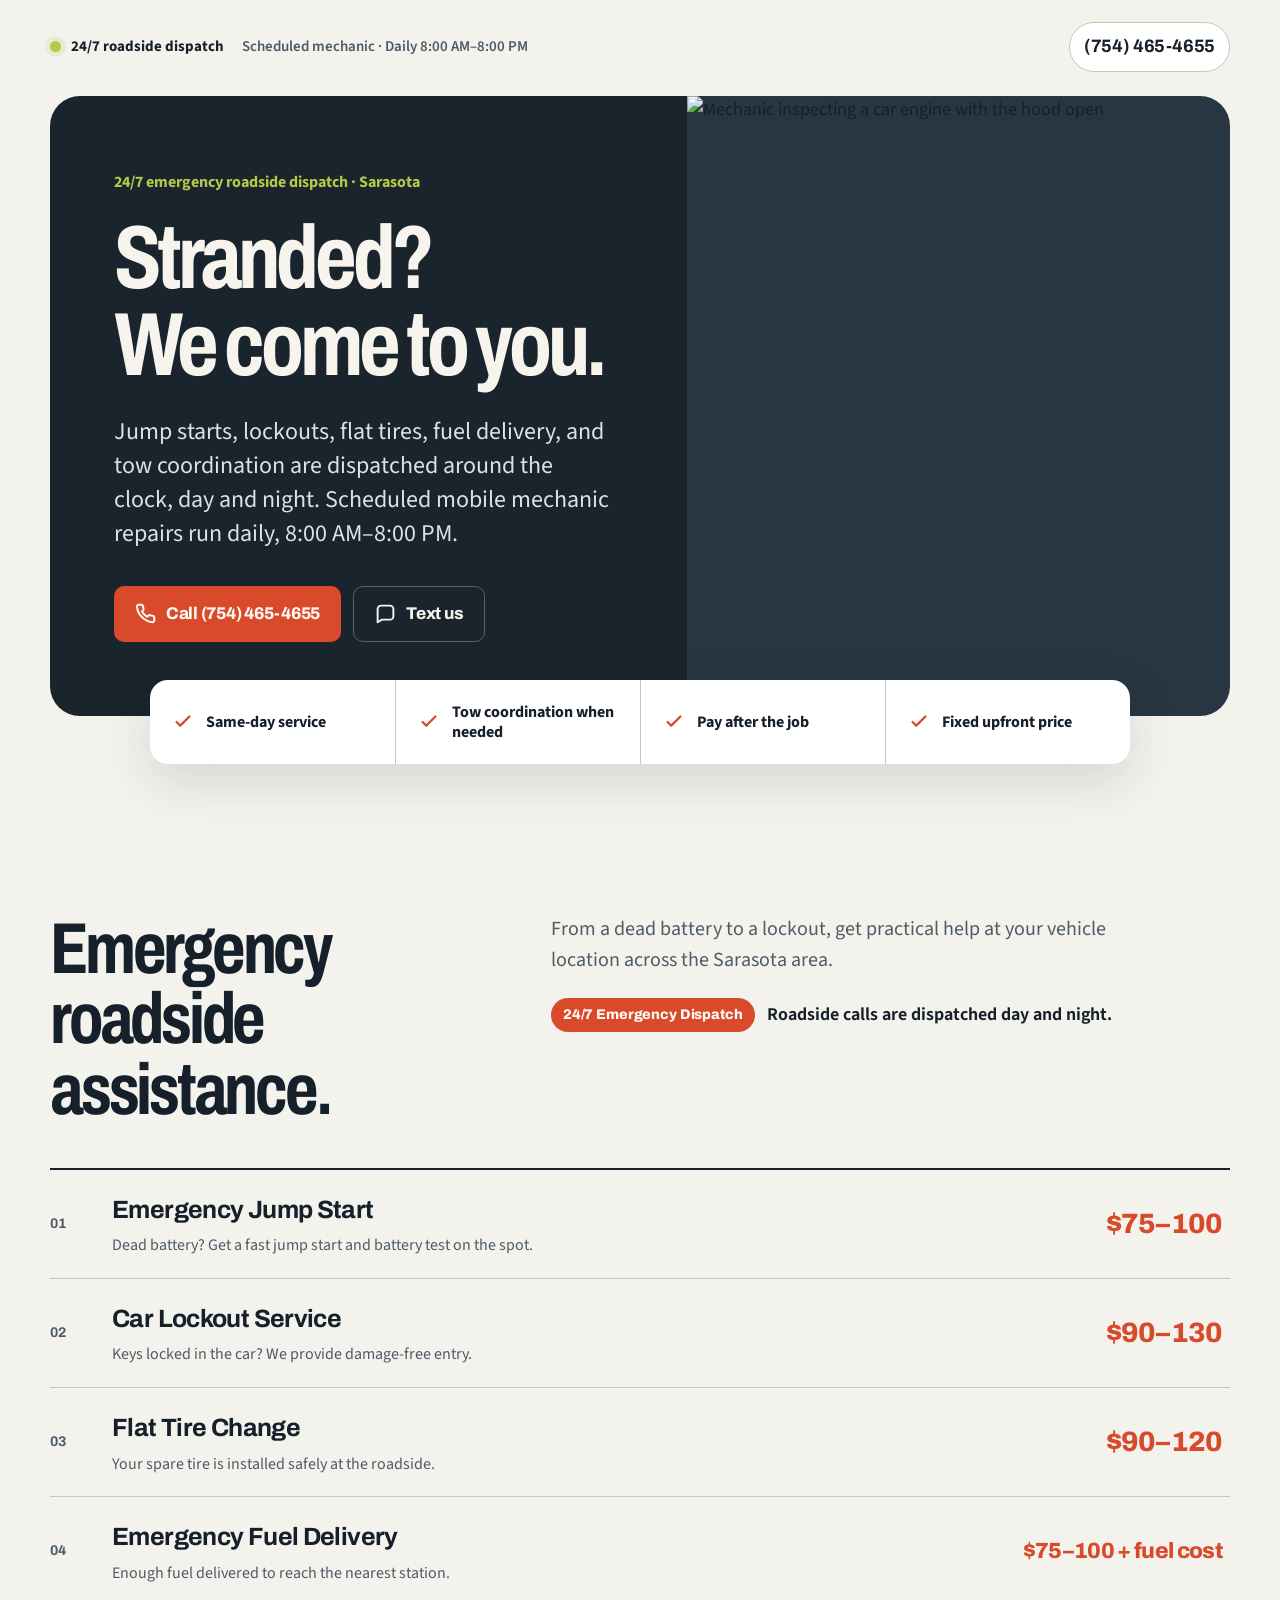
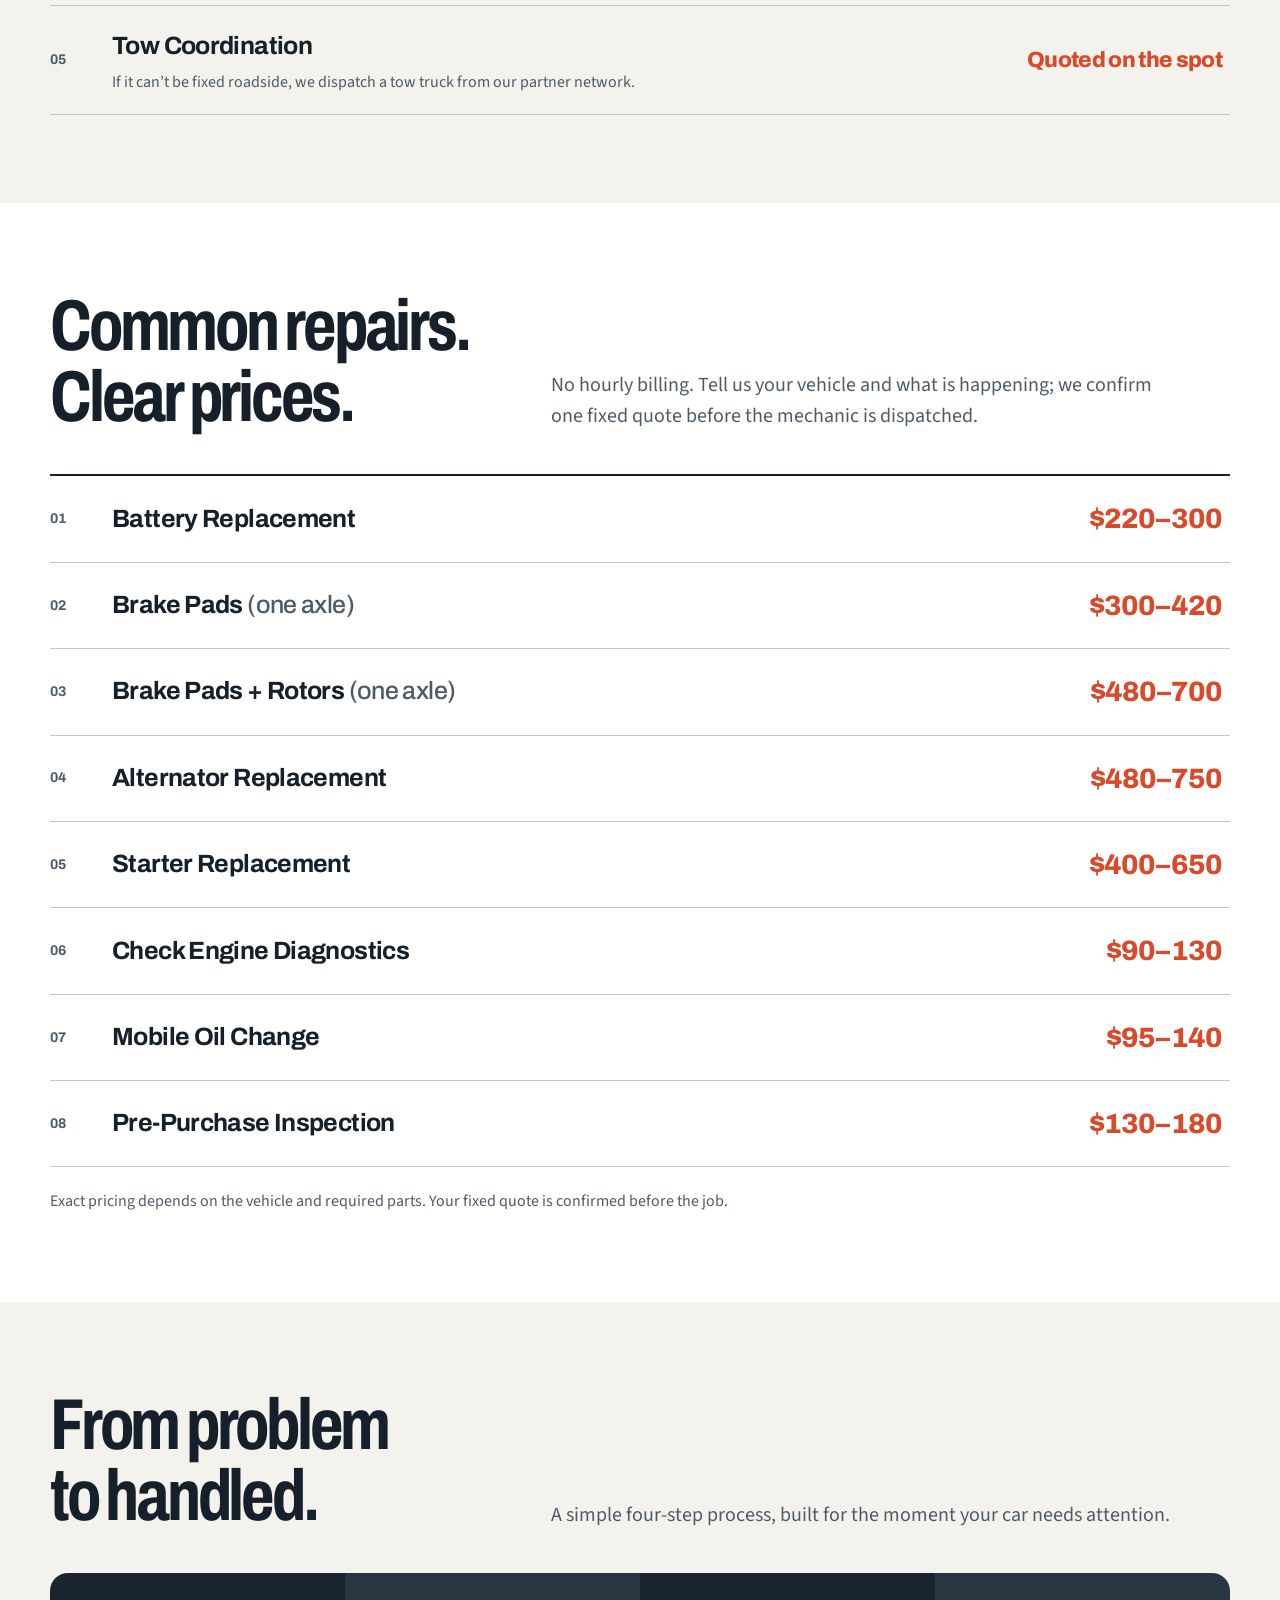
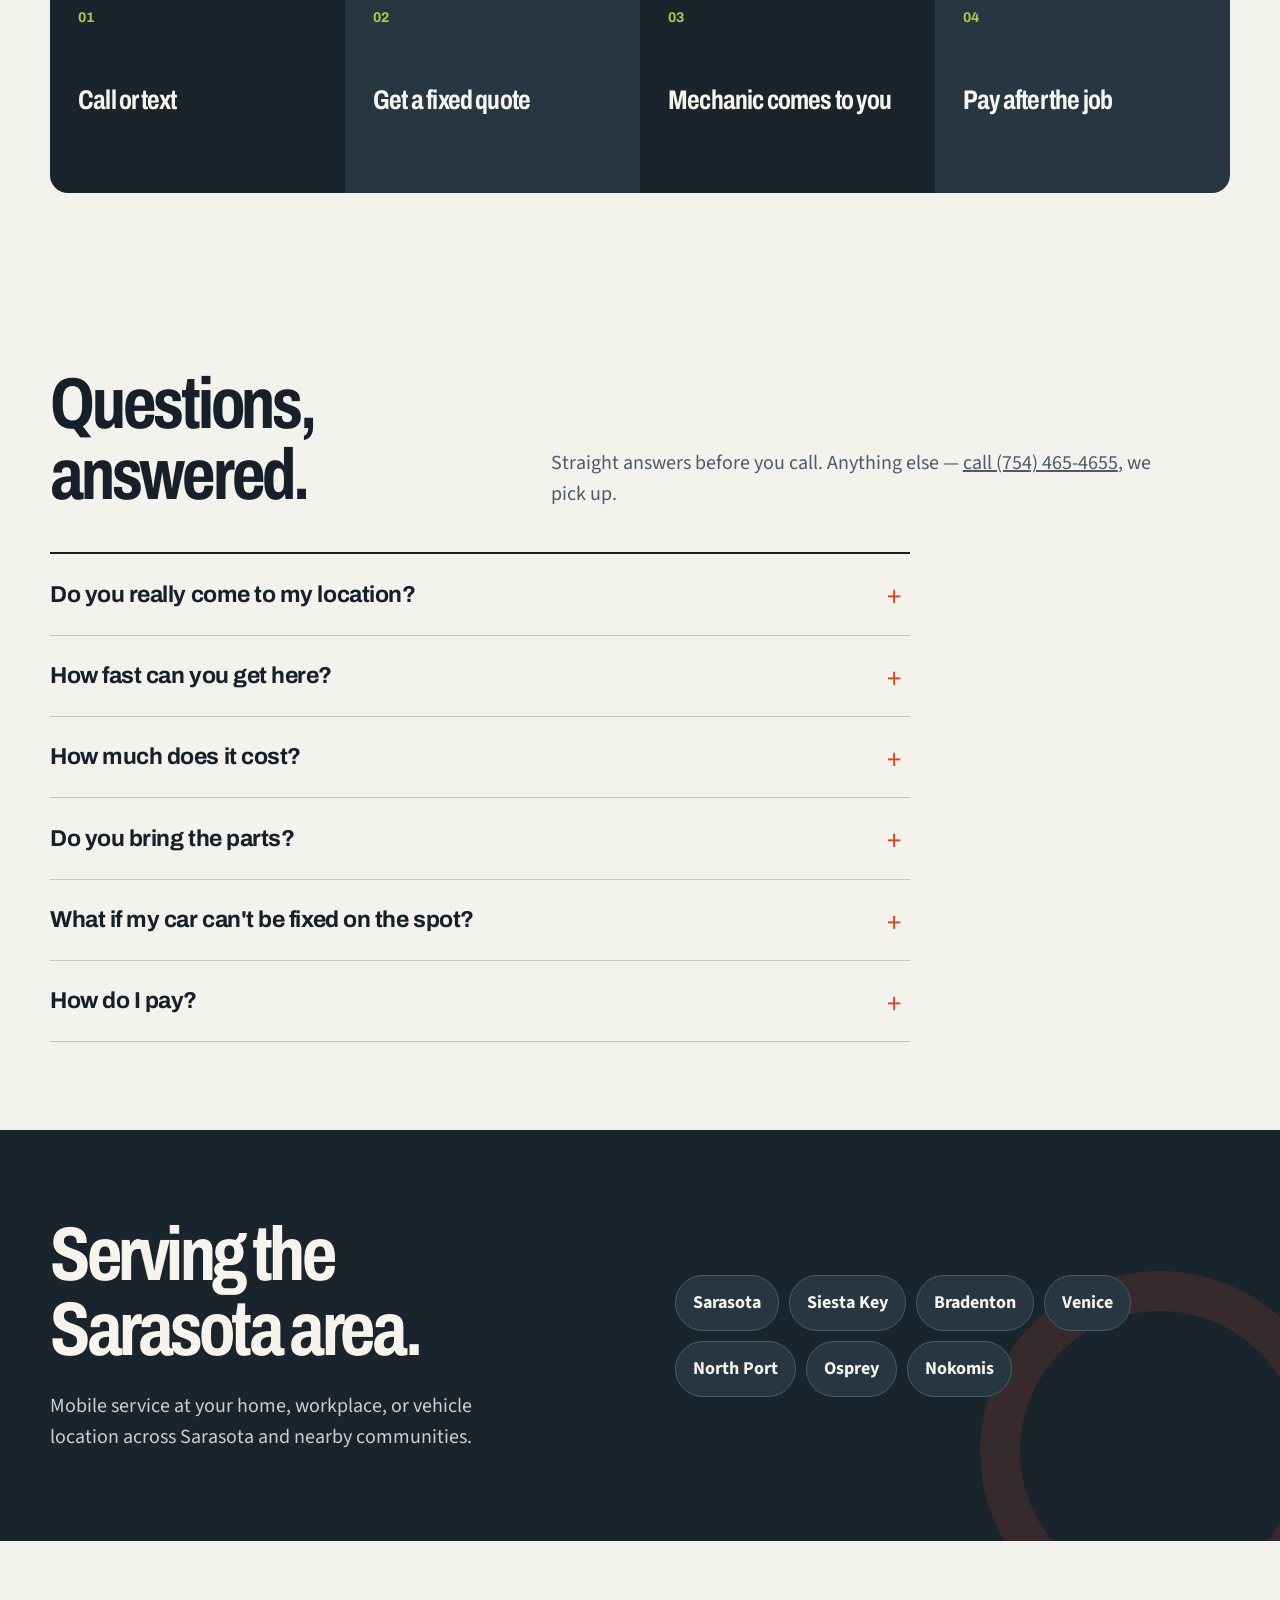
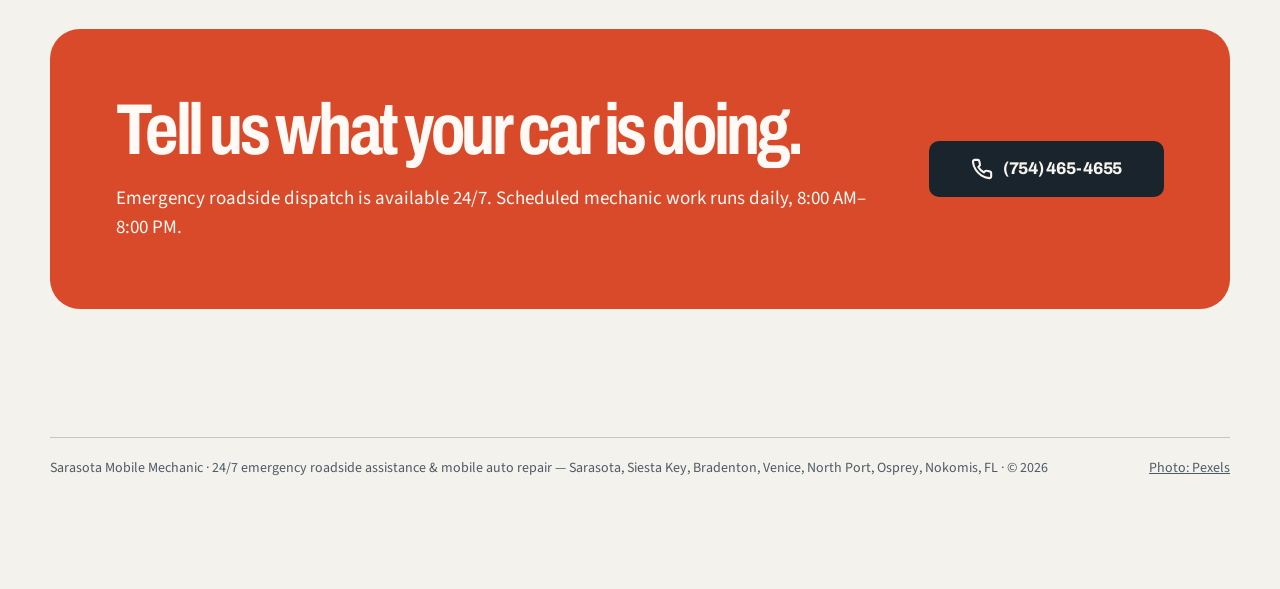
==== index.html @ 1cbdc9dd "Set canonical site URL in SEO metadata" ====
<!doctype html>
<html lang="en">
<head>
  <meta charset="utf-8" />
  <meta name="viewport" content="width=device-width, initial-scale=1, viewport-fit=cover" />
  <meta name="color-scheme" content="light dark" />
  <meta name="description" content="Stranded in Sarasota? 24/7 emergency roadside assistance: jump starts, car lockouts, flat tire changes, fuel delivery. Plus mobile mechanic repairs at your location. Call (754) 465-4655 for immediate dispatch." />
  <link rel="icon" href="data:," />
  <meta property="og:type" content="website" />
  <meta property="og:title" content="24/7 Emergency Roadside Assistance & Mobile Mechanic in Sarasota, FL" />
  <meta property="og:description" content="Jump starts, lockouts, flat tires, fuel delivery — dispatched 24/7. Mobile mechanic repairs daily 8 AM–8 PM. Call (754) 465-4655." />
  <meta property="og:url" content="https://misiksolutionsllc-ffm.github.io/sarasota-mobile-mechanic/" />
  <meta name="twitter:card" content="summary" />
  <script type="application/ld+json">
  {
    "@context": "https://schema.org",
    "@type": "AutoRepair",
    "name": "Sarasota Mobile Mechanic",
    "description": "24/7 emergency roadside assistance (jump starts, car lockouts, flat tire changes, fuel delivery, tow coordination) and mobile auto repair (brakes, batteries, alternators, starters, diagnostics, oil changes) across the Sarasota, FL area.",
    "telephone": "+1-754-465-4655",
    "url": "https://misiksolutionsllc-ffm.github.io/sarasota-mobile-mechanic/",
    "priceRange": "$$",
    "address": {
      "@type": "PostalAddress",
      "addressLocality": "Sarasota",
      "addressRegion": "FL",
      "addressCountry": "US"
    },
    "areaServed": [
      {"@type": "City", "name": "Sarasota"},
      {"@type": "City", "name": "Siesta Key"},
      {"@type": "City", "name": "Bradenton"},
      {"@type": "City", "name": "Venice"},
      {"@type": "City", "name": "North Port"},
      {"@type": "City", "name": "Osprey"},
      {"@type": "City", "name": "Nokomis"}
    ],
    "openingHoursSpecification": {
      "@type": "OpeningHoursSpecification",
      "dayOfWeek": ["Monday","Tuesday","Wednesday","Thursday","Friday","Saturday","Sunday"],
      "opens": "00:00",
      "closes": "23:59"
    }
  }
  </script>
  <script type="application/ld+json">
  {
    "@context": "https://schema.org",
    "@type": "FAQPage",
    "mainEntity": [
      {"@type": "Question", "name": "Do you really come to my location?",
       "acceptedAnswer": {"@type": "Answer", "text": "Yes — home, office, or parking lot anywhere in the Sarasota area: Sarasota, Siesta Key, Bradenton, Venice, North Port, Osprey and Nokomis. You don't come to us."}},
      {"@type": "Question", "name": "How fast can you get here?",
       "acceptedAnswer": {"@type": "Answer", "text": "Emergency roadside assistance is dispatched 24/7 — call (754) 465-4655 for an immediate ETA. Scheduled mobile mechanic repairs run daily 8:00 AM–8:00 PM, most jobs completed same day."}},
      {"@type": "Question", "name": "How much does it cost?",
       "acceptedAnswer": {"@type": "Answer", "text": "You get a fixed upfront quote before we dispatch — no hourly billing, no surprises. Jump starts $75–100, car lockouts $90–130, flat tire changes $90–120, fuel delivery $75–100 plus fuel."}},
      {"@type": "Question", "name": "Do you bring the parts?",
       "acceptedAnswer": {"@type": "Answer", "text": "Yes. Quality parts and batteries are included in every fixed quote. No parts runs, no waiting."}},
      {"@type": "Question", "name": "What if my car can't be fixed on the spot?",
       "acceptedAnswer": {"@type": "Answer", "text": "We coordinate a tow truck from our partner network to get you and your vehicle where they need to go."}},
      {"@type": "Question", "name": "How do I pay?",
       "acceptedAnswer": {"@type": "Answer", "text": "Card, tap-to-pay or payment link after the job is done. No payment until you're satisfied."}}
    ]
  }
  </script>
  <link rel="preconnect" href="https://fonts.googleapis.com" />
  <link rel="preconnect" href="https://fonts.gstatic.com" crossorigin />
  <link href="https://fonts.googleapis.com/css2?family=Archivo:wdth,wght@75..125,500..800&family=Source+Sans+3:wght@400;500;600;700&display=swap" rel="stylesheet" />
  <title>24/7 Emergency Roadside Assistance & Mobile Mechanic in Sarasota, FL | Sarasota Mobile Mechanic</title>
  <style>
    :root { color-scheme: light dark; --ink:#16202a; --ink-soft:#4d5b67; --paper:#f4f2ec; --surface:#fff; --surface-2:#ebe8e0; --line:#c9c5ba; --accent:#d94a2b; --accent-dark:#a92f17; --accent-ink:#fffaf5; --lime:#b6c848; --deep:#19242d; --deep-2:#273641; --on-deep:#f7f4ed; --shadow:0 18px 50px rgba(23,31,38,.13); --radius-sm:10px; --radius-md:18px; --radius-lg:30px; --max:1180px; }
    @media (prefers-color-scheme:dark) { :root { --ink:#f2f0e9; --ink-soft:#bcc5cb; --paper:#11181d; --surface:#1b252c; --surface-2:#242f36; --line:#3f4c54; --accent:#ff6847; --accent-dark:#ff8064; --accent-ink:#17110e; --deep:#080d10; --deep-2:#111a20; --on-deep:#f5f2eb; --lime:#c5d75a; --shadow:0 20px 60px rgba(0,0,0,.32); } }
    * { box-sizing:border-box; }
    html { scroll-behavior:smooth; }
    body { margin:0; background:var(--paper); color:var(--ink); font-family:"Source Sans 3",sans-serif; font-size:18px; line-height:1.55; overflow-x:hidden; }
    a { color:inherit; } img { display:block; width:100%; } button,a { -webkit-tap-highlight-color:transparent; }
    .wrap { width:min(calc(100% - 40px),var(--max)); margin-inline:auto; }
    .hero { position:relative; padding:22px 0 72px; }
    .utility { display:flex; align-items:center; justify-content:space-between; gap:16px; margin-bottom:24px; }
    .availability { display:flex; align-items:center; gap:10px 18px; flex-wrap:wrap; }
    .status { display:flex; align-items:center; gap:10px; font-weight:700; font-size:15px; }
    .status-scheduled { color:var(--ink-soft); font-weight:600; }
    .status-dot { width:11px; height:11px; border-radius:50%; background:var(--lime); box-shadow:0 0 0 5px color-mix(in srgb,var(--lime) 18%,transparent); }
    .utility-phone { text-decoration:none; font-family:"Archivo",sans-serif; font-weight:700; letter-spacing:-.02em; padding:10px 14px; border:1px solid var(--line); border-radius:99px; background:var(--surface); }
    .hero-grid { display:grid; grid-template-columns:1.08fr .92fr; min-height:620px; }
    .hero-copy { position:relative; z-index:2; display:flex; flex-direction:column; justify-content:center; padding:58px clamp(32px,6vw,84px) 58px clamp(28px,5vw,68px); background:var(--deep); color:var(--on-deep); border-radius:var(--radius-lg) 0 0 var(--radius-lg); }
    .eyebrow { margin:0 0 20px; color:var(--lime); font-size:16px; font-weight:700; }
    h1,h2,h3 { font-family:"Archivo",sans-serif; font-stretch:condensed; letter-spacing:-.045em; line-height:.98; margin:0; }
    h1 { font-size:clamp(52px,7vw,94px); max-width:760px; }
    .lede { max-width:570px; margin:25px 0 0; color:#dce3e6; font-size:clamp(19px,2vw,24px); line-height:1.42; }
    .hero-actions { display:flex; gap:12px; margin-top:34px; flex-wrap:wrap; }
    .btn { min-height:56px; display:inline-flex; align-items:center; justify-content:center; gap:10px; padding:14px 21px; border:0; border-radius:var(--radius-sm); text-decoration:none; font-family:"Archivo",sans-serif; font-size:17px; font-weight:750; letter-spacing:-.015em; transition:background-color .2s ease,color .2s ease,transform .2s ease; }
    .btn:active { transform:translateY(1px); } .btn-primary { background:var(--accent); color:var(--accent-ink); } .btn-primary:hover { background:var(--accent-dark); }
    .btn-secondary { background:transparent; color:var(--on-deep); border:1px solid #53636e; } .btn-secondary:hover { background:var(--deep-2); }
    .hero-photo { min-width:0; overflow:hidden; border-radius:0 var(--radius-lg) var(--radius-lg) 0; background:var(--deep-2); }
    .hero-photo img { height:100%; object-fit:cover; object-position:56% center; }
    .trust-strip { position:relative; z-index:3; width:min(calc(100% - 80px),980px); margin:-36px auto 0; display:grid; grid-template-columns:repeat(4,1fr); background:var(--surface); box-shadow:var(--shadow); border-radius:var(--radius-md); overflow:hidden; }
    .trust-item { padding:22px; display:flex; gap:12px; align-items:center; font-weight:700; font-size:16px; line-height:1.25; }
    .trust-item + .trust-item { border-left:1px solid var(--line); } .check { color:var(--accent); width:22px; height:22px; flex:none; }
    section { padding:88px 0; }
    .section-head { display:grid; grid-template-columns:.8fr 1.2fr; gap:48px; align-items:end; margin-bottom:42px; }
    .section-head h2 { font-size:clamp(42px,6vw,72px); }
    .section-intro { margin:0; max-width:620px; color:var(--ink-soft); font-size:20px; }
    .roadside { padding-top:78px; }
    .roadside .section-head { align-items:start; }
    .priority-note { display:flex; align-items:center; gap:12px; flex-wrap:wrap; margin:22px 0 0; color:var(--ink); }
    .dispatch-badge { display:inline-flex; align-items:center; min-height:34px; padding:6px 12px; border-radius:99px; background:var(--accent); color:var(--accent-ink); font-family:"Archivo",sans-serif; font-size:14px; font-weight:800; letter-spacing:-.01em; }
    .priority-note-text { font-weight:650; }
    .services { background:var(--surface); } .service-list { border-top:2px solid var(--ink); }
    .service-row { display:grid; grid-template-columns:44px minmax(0,1fr) auto; gap:18px; align-items:center; padding:21px 8px 21px 0; border-bottom:1px solid var(--line); }
    .service-index { color:var(--ink-soft); font-size:14px; font-weight:700; font-family:"Archivo",sans-serif; }
    .service-name { margin:0; font-family:"Archivo",sans-serif; font-size:clamp(18px,2.3vw,25px); font-weight:700; letter-spacing:-.025em; }
    .service-name small { font-size:inherit; font-weight:500; color:var(--ink-soft); }
    .service-description { margin:5px 0 0; max-width:640px; color:var(--ink-soft); font-size:16px; line-height:1.4; }
    .service-price { white-space:nowrap; font-family:"Archivo",sans-serif; font-weight:800; color:var(--accent); font-size:clamp(19px,2.4vw,28px); letter-spacing:-.03em; }
    .service-price.long { font-size:clamp(17px,2vw,22px); }
    .quote-note { margin:22px 0 0; color:var(--ink-soft); font-size:16px; }
    .process-grid { display:grid; grid-template-columns:repeat(4,1fr); gap:0; }
    .step { padding:30px 28px 26px; min-height:220px; background:var(--deep); color:var(--on-deep); position:relative; }
    .step:nth-child(2),.step:nth-child(4) { background:var(--deep-2); } .step:first-child { border-radius:var(--radius-md) 0 0 var(--radius-md); } .step:last-child { border-radius:0 var(--radius-md) var(--radius-md) 0; }
    .step-num { font-family:"Archivo",sans-serif; font-size:14px; color:var(--lime); font-weight:700; } .step h3 { font-size:27px; line-height:1.08; margin-top:55px; letter-spacing:-.03em; }
    .coverage { background:var(--deep); color:var(--on-deep); overflow:hidden; position:relative; }
    .coverage::after { content:""; position:absolute; right:-60px; bottom:-90px; width:280px; height:280px; border:40px solid var(--accent); border-radius:50%; opacity:.15; }
    .coverage-grid { display:grid; grid-template-columns:1fr 1fr; gap:70px; position:relative; z-index:1; } .coverage h2 { font-size:clamp(44px,6vw,76px); }
    .coverage p { color:#c8d1d5; font-size:20px; max-width:490px; margin:24px 0 0; }
    .area-list { display:flex; flex-wrap:wrap; gap:10px; align-content:center; } .area { padding:13px 17px; border:1px solid #4b5d69; border-radius:99px; font-weight:700; background:var(--deep-2); }
    .contact { padding-bottom:128px; } .contact-card { display:grid; grid-template-columns:1fr auto; gap:40px; align-items:center; background:var(--accent); color:var(--accent-ink); padding:clamp(32px,6vw,66px); border-radius:var(--radius-lg); }
    .contact-card h2 { font-size:clamp(42px,6vw,72px); max-width:720px; } .contact-card p { margin:18px 0 0; font-size:19px; }
    .contact-card .btn { min-width:235px; background:var(--deep); color:var(--on-deep); }
    footer { padding:0 0 110px; color:var(--ink-soft); font-size:14px; } .footer-row { display:flex; justify-content:space-between; gap:20px; border-top:1px solid var(--line); padding-top:20px; } .footer-row a { color:inherit; }
    .mobile-bar { display:none; } svg { stroke-linecap:round; stroke-linejoin:round; }
    @media (max-width:860px) {
      .hero { padding-top:14px; } .hero-grid { grid-template-columns:1fr; min-height:auto; } .hero-copy { border-radius:var(--radius-lg) var(--radius-lg) 0 0; padding:48px 28px 44px; }
      .hero-photo { border-radius:0 0 var(--radius-lg) var(--radius-lg); height:360px; } .trust-strip { width:min(calc(100% - 56px),620px); grid-template-columns:1fr 1fr; }
      .trust-item:nth-child(3) { border-left:0; border-top:1px solid var(--line); } .trust-item:nth-child(4) { border-top:1px solid var(--line); }
      .section-head { grid-template-columns:1fr; gap:18px; } .process-grid { grid-template-columns:1fr 1fr; gap:2px; }
      .step:first-child { border-radius:var(--radius-md) 0 0 0; } .step:nth-child(2) { border-radius:0 var(--radius-md) 0 0; } .step:nth-child(3) { border-radius:0 0 0 var(--radius-md); } .step:last-child { border-radius:0 0 var(--radius-md) 0; }
      .coverage-grid { grid-template-columns:1fr; gap:40px; } .contact-card { grid-template-columns:1fr; } .contact-card .btn { justify-self:start; }
    }
    @media (max-width:560px) {
      body { font-size:17px; padding-bottom:82px; } .wrap { width:min(calc(100% - 24px),var(--max)); } .utility-phone { display:none; } .utility { margin-bottom:14px; }
      .hero-copy { padding:40px 22px 34px; border-radius:22px 22px 0 0; } h1 { font-size:clamp(48px,15vw,70px); } .lede { font-size:19px; }
      .hero-actions { flex-direction:column; } .hero-actions .btn { width:100%; } .hero-photo { height:280px; border-radius:0 0 22px 22px; }
      .trust-strip { width:calc(100% - 36px); margin-top:-24px; grid-template-columns:1fr; } .trust-item { padding:17px 18px; }
      .trust-item + .trust-item { border-left:0; border-top:1px solid var(--line); } section { padding:66px 0; } .section-head { margin-bottom:28px; } .section-intro { font-size:18px; }
      .service-row { grid-template-columns:30px minmax(0,1fr); gap:9px 12px; padding:18px 0; } .service-name { font-size:20px; line-height:1.15; } .service-price { grid-column:2; font-size:22px; }
      .process-grid { grid-template-columns:1fr; gap:2px; } .step { min-height:auto; padding:23px 22px 25px; display:grid; grid-template-columns:34px 1fr; align-items:center; } .step h3 { margin:0; font-size:24px; }
      .step:first-child { border-radius:var(--radius-md) var(--radius-md) 0 0; } .step:nth-child(2),.step:nth-child(3) { border-radius:0; } .step:last-child { border-radius:0 0 var(--radius-md) var(--radius-md); }
      .coverage { padding-bottom:78px; } .area-list { gap:8px; } .area { padding:10px 13px; font-size:15px; } .contact { padding-bottom:74px; }
      .contact-card { padding:33px 24px; border-radius:22px; } .contact-card .btn { width:100%; } footer { padding-bottom:16px; } .footer-row { flex-direction:column; }
      .mobile-bar { display:grid; grid-template-columns:1fr .62fr; gap:8px; position:fixed; left:0; right:0; bottom:0; z-index:50; padding:10px 12px calc(10px + env(safe-area-inset-bottom)); background:color-mix(in srgb,var(--paper) 94%,transparent); border-top:1px solid var(--line); }
      .mobile-bar .btn { min-height:54px; padding:10px 14px; } .mobile-bar .text-btn { background:var(--deep); color:var(--on-deep); }
    }
    @media (prefers-reduced-motion:reduce) { html { scroll-behavior:auto; } .btn { transition:none; } }
  </style>
</head>
<body>
  <main>
    <section class="hero" aria-labelledby="hero-title">
      <div class="wrap">
        <div class="utility"><div class="availability" aria-label="Service hours"><div class="status"><span class="status-dot" aria-hidden="true"></span>24/7 roadside dispatch</div><div class="status status-scheduled">Scheduled mechanic · Daily 8:00 AM–8:00 PM</div></div><a class="utility-phone" href="tel:+17544654655" aria-label="Call Sarasota Mobile Mechanic at 754 465 4655">(754) 465-4655</a></div>
        <div class="hero-grid">
          <div class="hero-copy">
            <p class="eyebrow">24/7 emergency roadside dispatch · Sarasota</p>
            <h1 id="hero-title">Stranded?<br>We come to you.</h1>
            <p class="lede">Jump starts, lockouts, flat tires, fuel delivery, and tow coordination are dispatched around the clock, day and night. Scheduled mobile mechanic repairs run daily, 8:00 AM–8:00 PM.</p>
            <div class="hero-actions">
              <a class="btn btn-primary" href="tel:+17544654655"><svg width="21" height="21" viewBox="0 0 24 24" fill="none" stroke="currentColor" stroke-width="2.3" aria-hidden="true"><path d="M22 16.92v3a2 2 0 0 1-2.18 2 19.78 19.78 0 0 1-8.63-3.07 19.5 19.5 0 0 1-6-6A19.78 19.78 0 0 1 2.12 4.18 2 2 0 0 1 4.11 2h3a2 2 0 0 1 2 1.72c.12.9.33 1.78.62 2.62a2 2 0 0 1-.45 2.11L8 9.73a16 16 0 0 0 6 6l1.28-1.28a2 2 0 0 1 2.11-.45c.84.29 1.72.5 2.62.62A2 2 0 0 1 22 16.92Z"/></svg>Call (754) 465-4655</a>
              <a class="btn btn-secondary" href="sms:+17544654655"><svg width="21" height="21" viewBox="0 0 24 24" fill="none" stroke="currentColor" stroke-width="2.2" aria-hidden="true"><path d="M21 15a4 4 0 0 1-4 4H8l-5 3V7a4 4 0 0 1 4-4h10a4 4 0 0 1 4 4Z"/></svg>Text us</a>
            </div>
          </div>
          <div class="hero-photo"><img src="https://raw.githubusercontent.com/misiksolutionsllc-ffm/sarasota-mobile-mechanic/main/hero.jpg" alt="Mechanic inspecting a car engine with the hood open" /></div>
        </div>
        <div class="trust-strip" aria-label="Service benefits">
          <div class="trust-item"><svg class="check" viewBox="0 0 24 24" fill="none" stroke="currentColor" stroke-width="2.5" aria-hidden="true"><path d="m5 12 4 4L19 6"/></svg>Same-day service</div>
          <div class="trust-item"><svg class="check" viewBox="0 0 24 24" fill="none" stroke="currentColor" stroke-width="2.5" aria-hidden="true"><path d="m5 12 4 4L19 6"/></svg>Tow coordination when needed</div>
          <div class="trust-item"><svg class="check" viewBox="0 0 24 24" fill="none" stroke="currentColor" stroke-width="2.5" aria-hidden="true"><path d="m5 12 4 4L19 6"/></svg>Pay after the job</div>
          <div class="trust-item"><svg class="check" viewBox="0 0 24 24" fill="none" stroke="currentColor" stroke-width="2.5" aria-hidden="true"><path d="m5 12 4 4L19 6"/></svg>Fixed upfront price</div>
        </div>
      </div>
    </section>

    <section class="roadside" id="roadside" aria-labelledby="roadside-title">
      <div class="wrap">
        <div class="section-head">
          <h2 id="roadside-title">Emergency roadside<br>assistance.</h2>
          <div><p class="section-intro">From a dead battery to a lockout, get practical help at your vehicle location across the Sarasota area.</p><p class="priority-note"><span class="dispatch-badge">24/7 Emergency Dispatch</span><span class="priority-note-text">Roadside calls are dispatched day and night.</span></p></div>
        </div>
        <div class="service-list">
          <div class="service-row"><span class="service-index">01</span><div><p class="service-name">Emergency Jump Start</p><p class="service-description">Dead battery? Get a fast jump start and battery test on the spot.</p></div><span class="service-price">$75–100</span></div>
          <div class="service-row"><span class="service-index">02</span><div><p class="service-name">Car Lockout Service</p><p class="service-description">Keys locked in the car? We provide damage-free entry.</p></div><span class="service-price">$90–130</span></div>
          <div class="service-row"><span class="service-index">03</span><div><p class="service-name">Flat Tire Change</p><p class="service-description">Your spare tire is installed safely at the roadside.</p></div><span class="service-price">$90–120</span></div>
          <div class="service-row"><span class="service-index">04</span><div><p class="service-name">Emergency Fuel Delivery</p><p class="service-description">Enough fuel delivered to reach the nearest station.</p></div><span class="service-price long">$75–100 + fuel cost</span></div>
          <div class="service-row"><span class="service-index">05</span><div><p class="service-name">Tow Coordination</p><p class="service-description">If it can’t be fixed roadside, we dispatch a tow truck from our partner network.</p></div><span class="service-price long">Quoted on the spot</span></div>
        </div>
      </div>
    </section>

    <section class="services" id="services" aria-labelledby="services-title">
      <div class="wrap">
        <div class="section-head"><h2 id="services-title">Common repairs.<br>Clear prices.</h2><p class="section-intro">No hourly billing. Tell us your vehicle and what is happening; we confirm one fixed quote before the mechanic is dispatched.</p></div>
        <div class="service-list">
          <div class="service-row"><span class="service-index">01</span><p class="service-name">Battery Replacement</p><span class="service-price">$220–300</span></div>
          <div class="service-row"><span class="service-index">02</span><p class="service-name">Brake Pads <small>(one axle)</small></p><span class="service-price">$300–420</span></div>
          <div class="service-row"><span class="service-index">03</span><p class="service-name">Brake Pads + Rotors <small>(one axle)</small></p><span class="service-price">$480–700</span></div>
          <div class="service-row"><span class="service-index">04</span><p class="service-name">Alternator Replacement</p><span class="service-price">$480–750</span></div>
          <div class="service-row"><span class="service-index">05</span><p class="service-name">Starter Replacement</p><span class="service-price">$400–650</span></div>
          <div class="service-row"><span class="service-index">06</span><p class="service-name">Check Engine Diagnostics</p><span class="service-price">$90–130</span></div>
          <div class="service-row"><span class="service-index">07</span><p class="service-name">Mobile Oil Change</p><span class="service-price">$95–140</span></div>
          <div class="service-row"><span class="service-index">08</span><p class="service-name">Pre-Purchase Inspection</p><span class="service-price">$130–180</span></div>
        </div>
        <p class="quote-note">Exact pricing depends on the vehicle and required parts. Your fixed quote is confirmed before the job.</p>
      </div>
    </section>

    <section class="process" aria-labelledby="process-title"><div class="wrap"><div class="section-head"><h2 id="process-title">From problem<br>to handled.</h2><p class="section-intro">A simple four-step process, built for the moment your car needs attention.</p></div><div class="process-grid"><article class="step"><span class="step-num">01</span><h3>Call or text</h3></article><article class="step"><span class="step-num">02</span><h3>Get a fixed quote</h3></article><article class="step"><span class="step-num">03</span><h3>Mechanic comes to you</h3></article><article class="step"><span class="step-num">04</span><h3>Pay after the job</h3></article></div></div></section>

    <section class="faq" aria-labelledby="faq-title"><div class="wrap">
      <div class="section-head"><h2 id="faq-title">Questions,<br>answered.</h2>
      <p class="section-intro">Straight answers before you call. Anything else — <a href="tel:+17544654655">call (754) 465-4655</a>, we pick up.</p></div>
      <div class="faq-list">
        <details class="faq-item"><summary>Do you really come to my location?</summary><p>Yes — that's the whole idea. Home, office, or parking lot anywhere in Sarasota, Siesta Key, Bradenton, Venice, North Port, Osprey and Nokomis. You don't come to us.</p></details>
        <details class="faq-item"><summary>How fast can you get here?</summary><p>Emergency roadside assistance is dispatched <strong>24/7</strong> — call for an immediate ETA. Scheduled mobile mechanic repairs run daily 8:00 AM–8:00 PM, and most jobs are completed same day.</p></details>
        <details class="faq-item"><summary>How much does it cost?</summary><p>A fixed upfront quote before we dispatch — no hourly billing, no surprises. Jump starts $75–100, car lockouts $90–130, flat tire changes $90–120, fuel delivery $75–100 plus fuel.</p></details>
        <details class="faq-item"><summary>Do you bring the parts?</summary><p>Yes. Quality parts and batteries are included in every fixed quote. No parts runs, no waiting.</p></details>
        <details class="faq-item"><summary>What if my car can't be fixed on the spot?</summary><p>We coordinate a tow truck from our partner network to get you and your vehicle where they need to go.</p></details>
        <details class="faq-item"><summary>How do I pay?</summary><p>Card, tap-to-pay, or payment link after the job is done. No payment until you're satisfied.</p></details>
      </div>
    </div></section>
    <style>
      .faq-list { border-top:2px solid var(--ink); max-width:860px; }
      .faq-item { border-bottom:1px solid var(--line); }
      .faq-item summary { cursor:pointer; padding:20px 8px 20px 0; font-family:"Archivo",sans-serif; font-weight:700; font-size:clamp(18px,2.2vw,23px); letter-spacing:-.02em; list-style:none; display:flex; justify-content:space-between; align-items:center; gap:16px; }
      .faq-item summary::-webkit-details-marker { display:none; }
      .faq-item summary::after { content:"+"; font-size:26px; color:var(--accent); font-weight:400; flex:none; }
      .faq-item[open] summary::after { content:"\2013"; }
      .faq-item p { margin:0 0 22px; color:var(--ink-soft); font-size:17px; max-width:700px; }
      .faq-item a { color:inherit; }
    </style>
    <section class="coverage" aria-labelledby="coverage-title"><div class="wrap coverage-grid"><div><h2 id="coverage-title">Serving the<br>Sarasota area.</h2><p>Mobile service at your home, workplace, or vehicle location across Sarasota and nearby communities.</p></div><div class="area-list" aria-label="Service areas"><span class="area">Sarasota</span><span class="area">Siesta Key</span><span class="area">Bradenton</span><span class="area">Venice</span><span class="area">North Port</span><span class="area">Osprey</span><span class="area">Nokomis</span></div></div></section>

    <section class="contact" aria-labelledby="contact-title"><div class="wrap"><div class="contact-card"><div><h2 id="contact-title">Tell us what your car is doing.</h2><p>Emergency roadside dispatch is available 24/7. Scheduled mechanic work runs daily, 8:00 AM–8:00 PM.</p></div><a class="btn" href="tel:+17544654655"><svg width="22" height="22" viewBox="0 0 24 24" fill="none" stroke="currentColor" stroke-width="2.3" aria-hidden="true"><path d="M22 16.92v3a2 2 0 0 1-2.18 2 19.78 19.78 0 0 1-8.63-3.07 19.5 19.5 0 0 1-6-6A19.78 19.78 0 0 1 2.12 4.18 2 2 0 0 1 4.11 2h3a2 2 0 0 1 2 1.72c.12.9.33 1.78.62 2.62a2 2 0 0 1-.45 2.11L8 9.73a16 16 0 0 0 6 6l1.28-1.28a2 2 0 0 1 2.11-.45c.84.29 1.72.5 2.62.62A2 2 0 0 1 22 16.92Z"/></svg>(754) 465-4655</a></div></div></section>
  </main>
  <footer><div class="wrap footer-row"><span>Sarasota Mobile Mechanic · 24/7 emergency roadside assistance &amp; mobile auto repair — Sarasota, Siesta Key, Bradenton, Venice, North Port, Osprey, Nokomis, FL · © 2026</span><a href="https://www.pexels.com/photo/man-in-black-crew-neck-t-shirt-fixing-a-car-8478272/" target="_blank" rel="noopener noreferrer">Photo: Pexels</a></div></footer>
  <nav class="mobile-bar" aria-label="Contact options"><a class="btn btn-primary" href="tel:+17544654655"><svg width="20" height="20" viewBox="0 0 24 24" fill="none" stroke="currentColor" stroke-width="2.4" aria-hidden="true"><path d="M22 16.92v3a2 2 0 0 1-2.18 2 19.78 19.78 0 0 1-8.63-3.07 19.5 19.5 0 0 1-6-6A19.78 19.78 0 0 1 2.12 4.18 2 2 0 0 1 4.11 2h3a2 2 0 0 1 2 1.72c.12.9.33 1.78.62 2.62a2 2 0 0 1-.45 2.11L8 9.73a16 16 0 0 0 6 6l1.28-1.28a2 2 0 0 1 2.11-.45c.84.29 1.72.5 2.62.62A2 2 0 0 1 22 16.92Z"/></svg>Call now</a><a class="btn text-btn" href="sms:+17544654655">Text</a></nav>
</body>
</html>
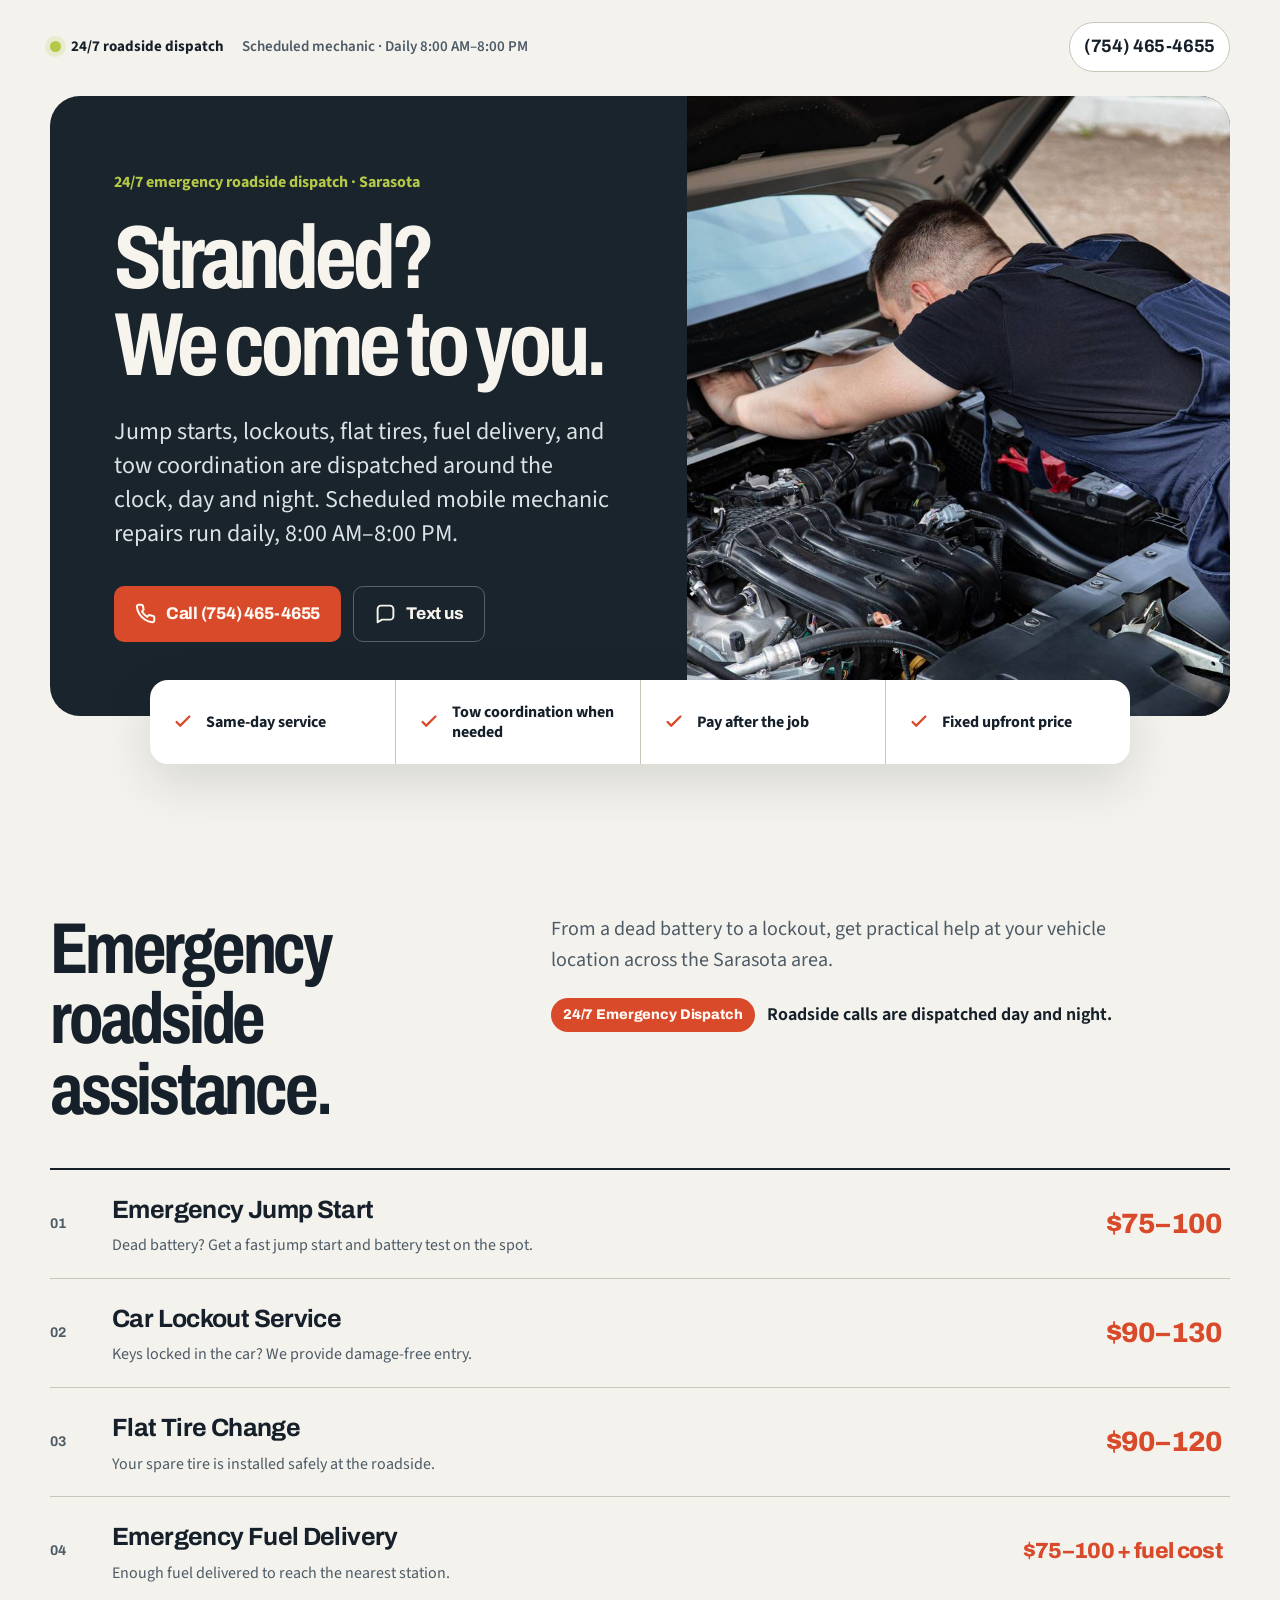
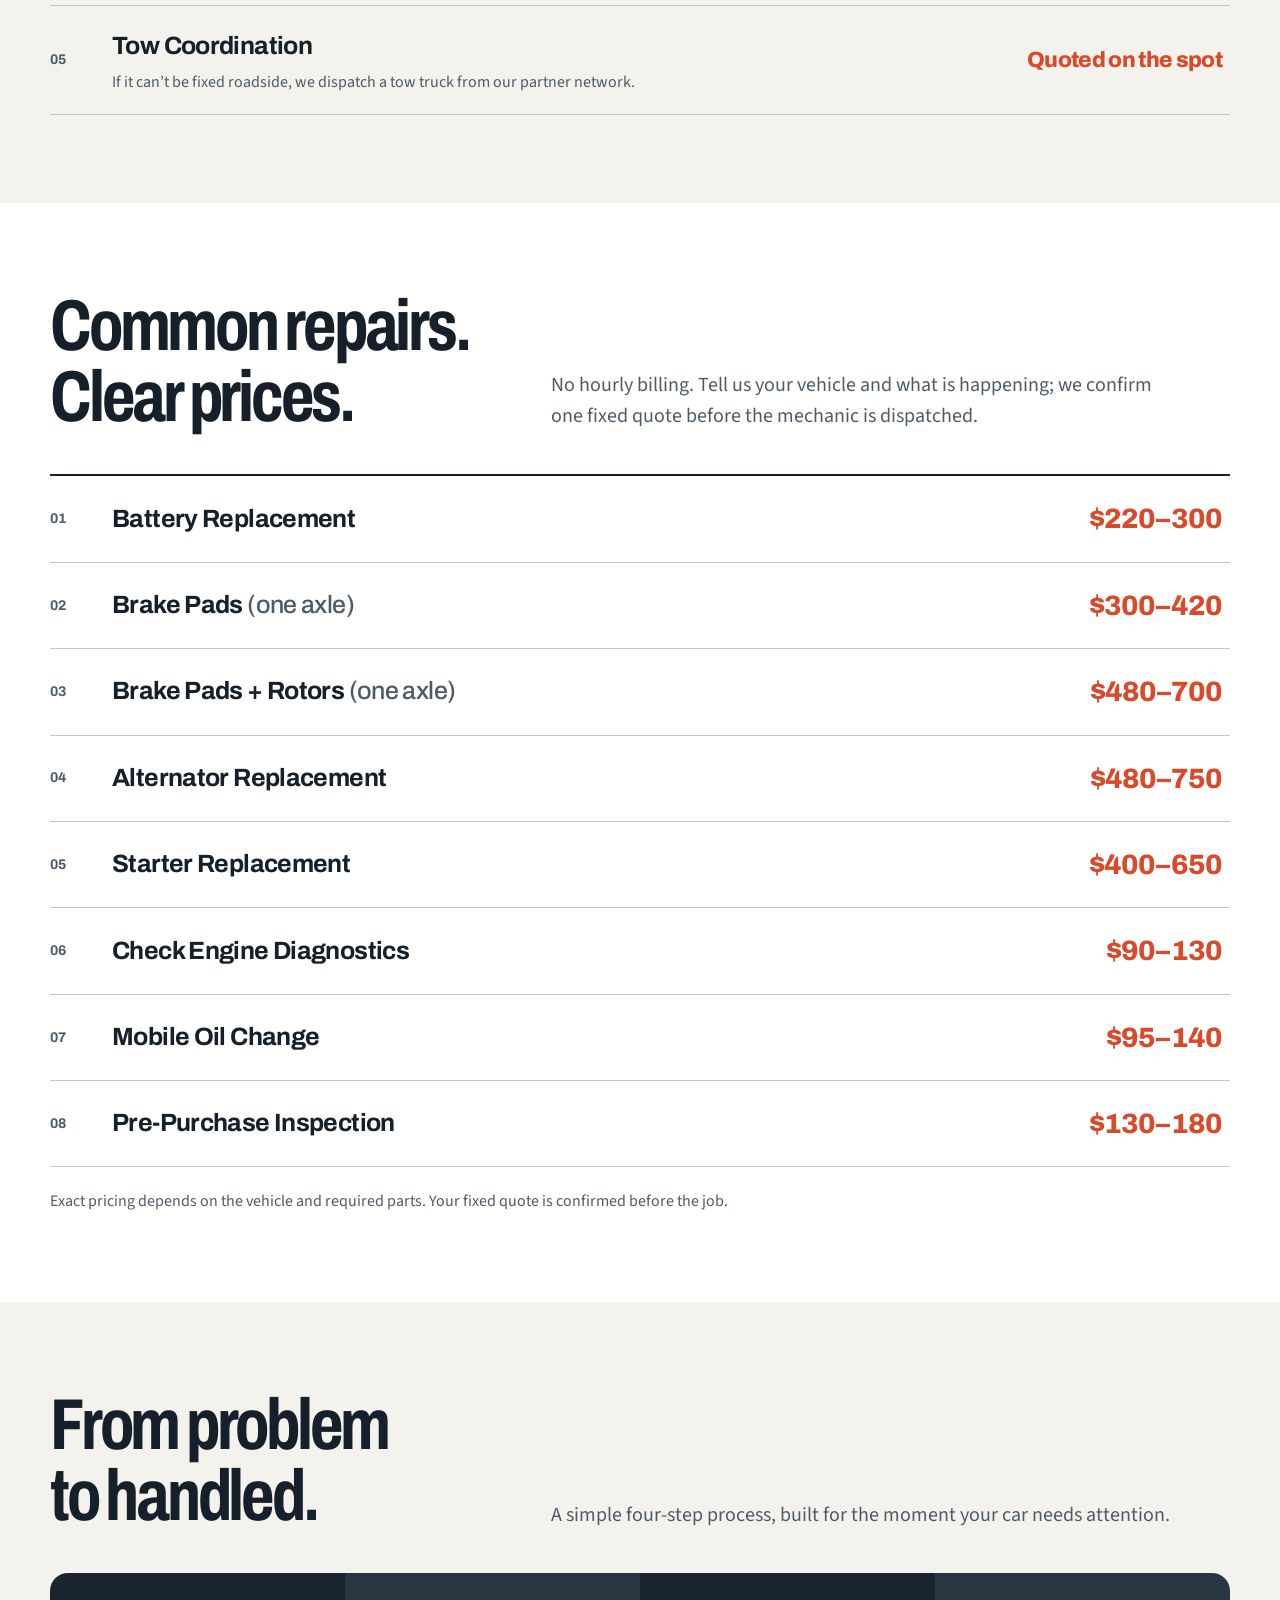
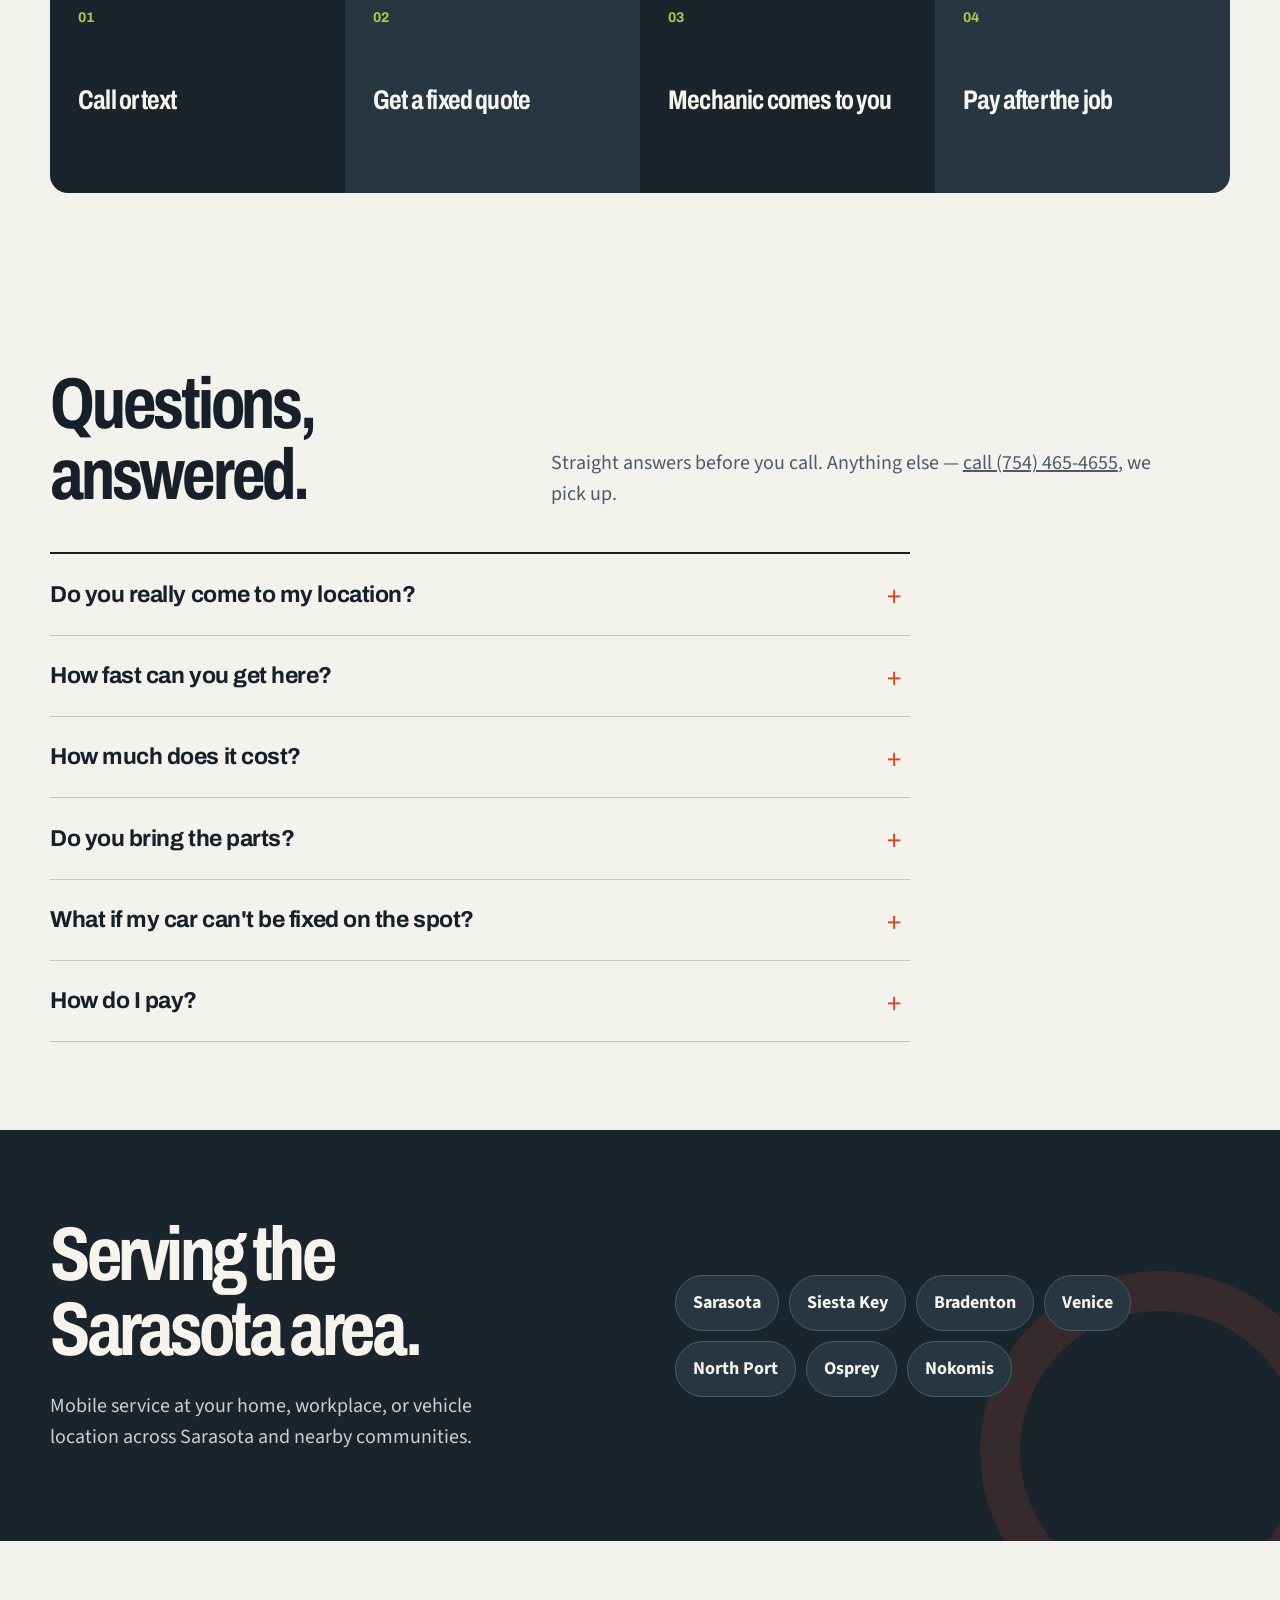
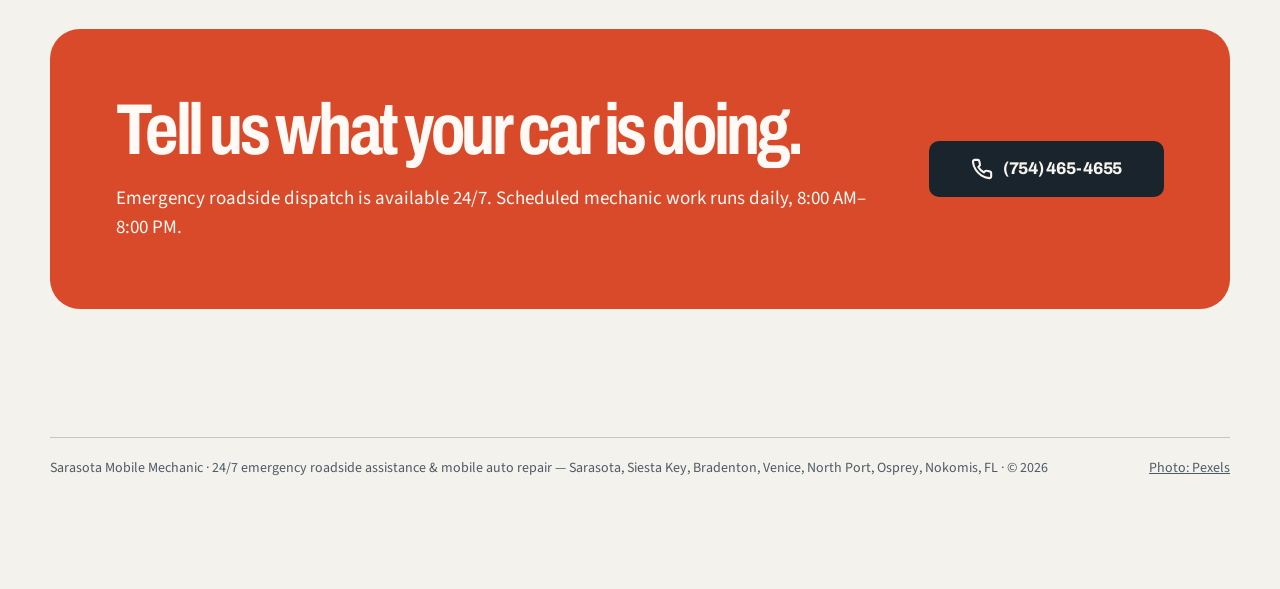
==== commit 3e47ea6d: "Use relative hero.jpg path (works on Pages + Vercel)" ====
--- a/index.html
+++ b/index.html
@@ -9,7 +9,7 @@
   <meta property="og:type" content="website" />
   <meta property="og:title" content="24/7 Emergency Roadside Assistance & Mobile Mechanic in Sarasota, FL" />
   <meta property="og:description" content="Jump starts, lockouts, flat tires, fuel delivery — dispatched 24/7. Mobile mechanic repairs daily 8 AM–8 PM. Call (754) 465-4655." />
-  <meta property="og:url" content="https://misiksolutionsllc-ffm.github.io/sarasota-mobile-mechanic/" />
+  <meta property="og:url" content="https://sarasotamobilemechanic.net/" />
   <meta name="twitter:card" content="summary" />
   <script type="application/ld+json">
   {
@@ -18,7 +18,7 @@
     "name": "Sarasota Mobile Mechanic",
     "description": "24/7 emergency roadside assistance (jump starts, car lockouts, flat tire changes, fuel delivery, tow coordination) and mobile auto repair (brakes, batteries, alternators, starters, diagnostics, oil changes) across the Sarasota, FL area.",
     "telephone": "+1-754-465-4655",
-    "url": "https://misiksolutionsllc-ffm.github.io/sarasota-mobile-mechanic/",
+    "url": "https://sarasotamobilemechanic.net/",
     "priceRange": "$$",
     "address": {
       "@type": "PostalAddress",
@@ -123,7 +123,7 @@
     .coverage::after { content:""; position:absolute; right:-60px; bottom:-90px; width:280px; height:280px; border:40px solid var(--accent); border-radius:50%; opacity:.15; }
     .coverage-grid { display:grid; grid-template-columns:1fr 1fr; gap:70px; position:relative; z-index:1; } .coverage h2 { font-size:clamp(44px,6vw,76px); }
     .coverage p { color:#c8d1d5; font-size:20px; max-width:490px; margin:24px 0 0; }
-    .area-list { display:flex; flex-wrap:wrap; gap:10px; align-content:center; } .area { padding:13px 17px; border:1px solid #4b5d69; border-radius:99px; font-weight:700; background:var(--deep-2); }
+    .area-list { display:flex; flex-wrap:wrap; gap:10px; align-content:center; } .area[href] { color:inherit; text-decoration:none; } .area[href]:hover { border-color:var(--accent); } .area { padding:13px 17px; border:1px solid #4b5d69; border-radius:99px; font-weight:700; background:var(--deep-2); }
     .contact { padding-bottom:128px; } .contact-card { display:grid; grid-template-columns:1fr auto; gap:40px; align-items:center; background:var(--accent); color:var(--accent-ink); padding:clamp(32px,6vw,66px); border-radius:var(--radius-lg); }
     .contact-card h2 { font-size:clamp(42px,6vw,72px); max-width:720px; } .contact-card p { margin:18px 0 0; font-size:19px; }
     .contact-card .btn { min-width:235px; background:var(--deep); color:var(--on-deep); }
@@ -169,7 +169,7 @@
               <a class="btn btn-secondary" href="sms:+17544654655"><svg width="21" height="21" viewBox="0 0 24 24" fill="none" stroke="currentColor" stroke-width="2.2" aria-hidden="true"><path d="M21 15a4 4 0 0 1-4 4H8l-5 3V7a4 4 0 0 1 4-4h10a4 4 0 0 1 4 4Z"/></svg>Text us</a>
             </div>
           </div>
-          <div class="hero-photo"><img src="https://raw.githubusercontent.com/misiksolutionsllc-ffm/sarasota-mobile-mechanic/main/hero.jpg" alt="Mechanic inspecting a car engine with the hood open" /></div>
+          <div class="hero-photo"><img src="hero.jpg" alt="Mechanic inspecting a car engine with the hood open" /></div>
         </div>
         <div class="trust-strip" aria-label="Service benefits">
           <div class="trust-item"><svg class="check" viewBox="0 0 24 24" fill="none" stroke="currentColor" stroke-width="2.5" aria-hidden="true"><path d="m5 12 4 4L19 6"/></svg>Same-day service</div>
@@ -237,7 +237,7 @@
       .faq-item p { margin:0 0 22px; color:var(--ink-soft); font-size:17px; max-width:700px; }
       .faq-item a { color:inherit; }
     </style>
-    <section class="coverage" aria-labelledby="coverage-title"><div class="wrap coverage-grid"><div><h2 id="coverage-title">Serving the<br>Sarasota area.</h2><p>Mobile service at your home, workplace, or vehicle location across Sarasota and nearby communities.</p></div><div class="area-list" aria-label="Service areas"><span class="area">Sarasota</span><span class="area">Siesta Key</span><span class="area">Bradenton</span><span class="area">Venice</span><span class="area">North Port</span><span class="area">Osprey</span><span class="area">Nokomis</span></div></div></section>
+    <section class="coverage" aria-labelledby="coverage-title"><div class="wrap coverage-grid"><div><h2 id="coverage-title">Serving the<br>Sarasota area.</h2><p>Mobile service at your home, workplace, or vehicle location across Sarasota and nearby communities.</p></div><div class="area-list" aria-label="Service areas"><span class="area">Sarasota</span><a class="area" href="siesta-key.html">Siesta Key</a><a class="area" href="bradenton.html">Bradenton</a><a class="area" href="venice.html">Venice</a><a class="area" href="north-port.html">North Port</a><a class="area" href="osprey.html">Osprey</a><a class="area" href="nokomis.html">Nokomis</a></div></div></section>
 
     <section class="contact" aria-labelledby="contact-title"><div class="wrap"><div class="contact-card"><div><h2 id="contact-title">Tell us what your car is doing.</h2><p>Emergency roadside dispatch is available 24/7. Scheduled mechanic work runs daily, 8:00 AM–8:00 PM.</p></div><a class="btn" href="tel:+17544654655"><svg width="22" height="22" viewBox="0 0 24 24" fill="none" stroke="currentColor" stroke-width="2.3" aria-hidden="true"><path d="M22 16.92v3a2 2 0 0 1-2.18 2 19.78 19.78 0 0 1-8.63-3.07 19.5 19.5 0 0 1-6-6A19.78 19.78 0 0 1 2.12 4.18 2 2 0 0 1 4.11 2h3a2 2 0 0 1 2 1.72c.12.9.33 1.78.62 2.62a2 2 0 0 1-.45 2.11L8 9.73a16 16 0 0 0 6 6l1.28-1.28a2 2 0 0 1 2.11-.45c.84.29 1.72.5 2.62.62A2 2 0 0 1 22 16.92Z"/></svg>(754) 465-4655</a></div></div></section>
   </main>
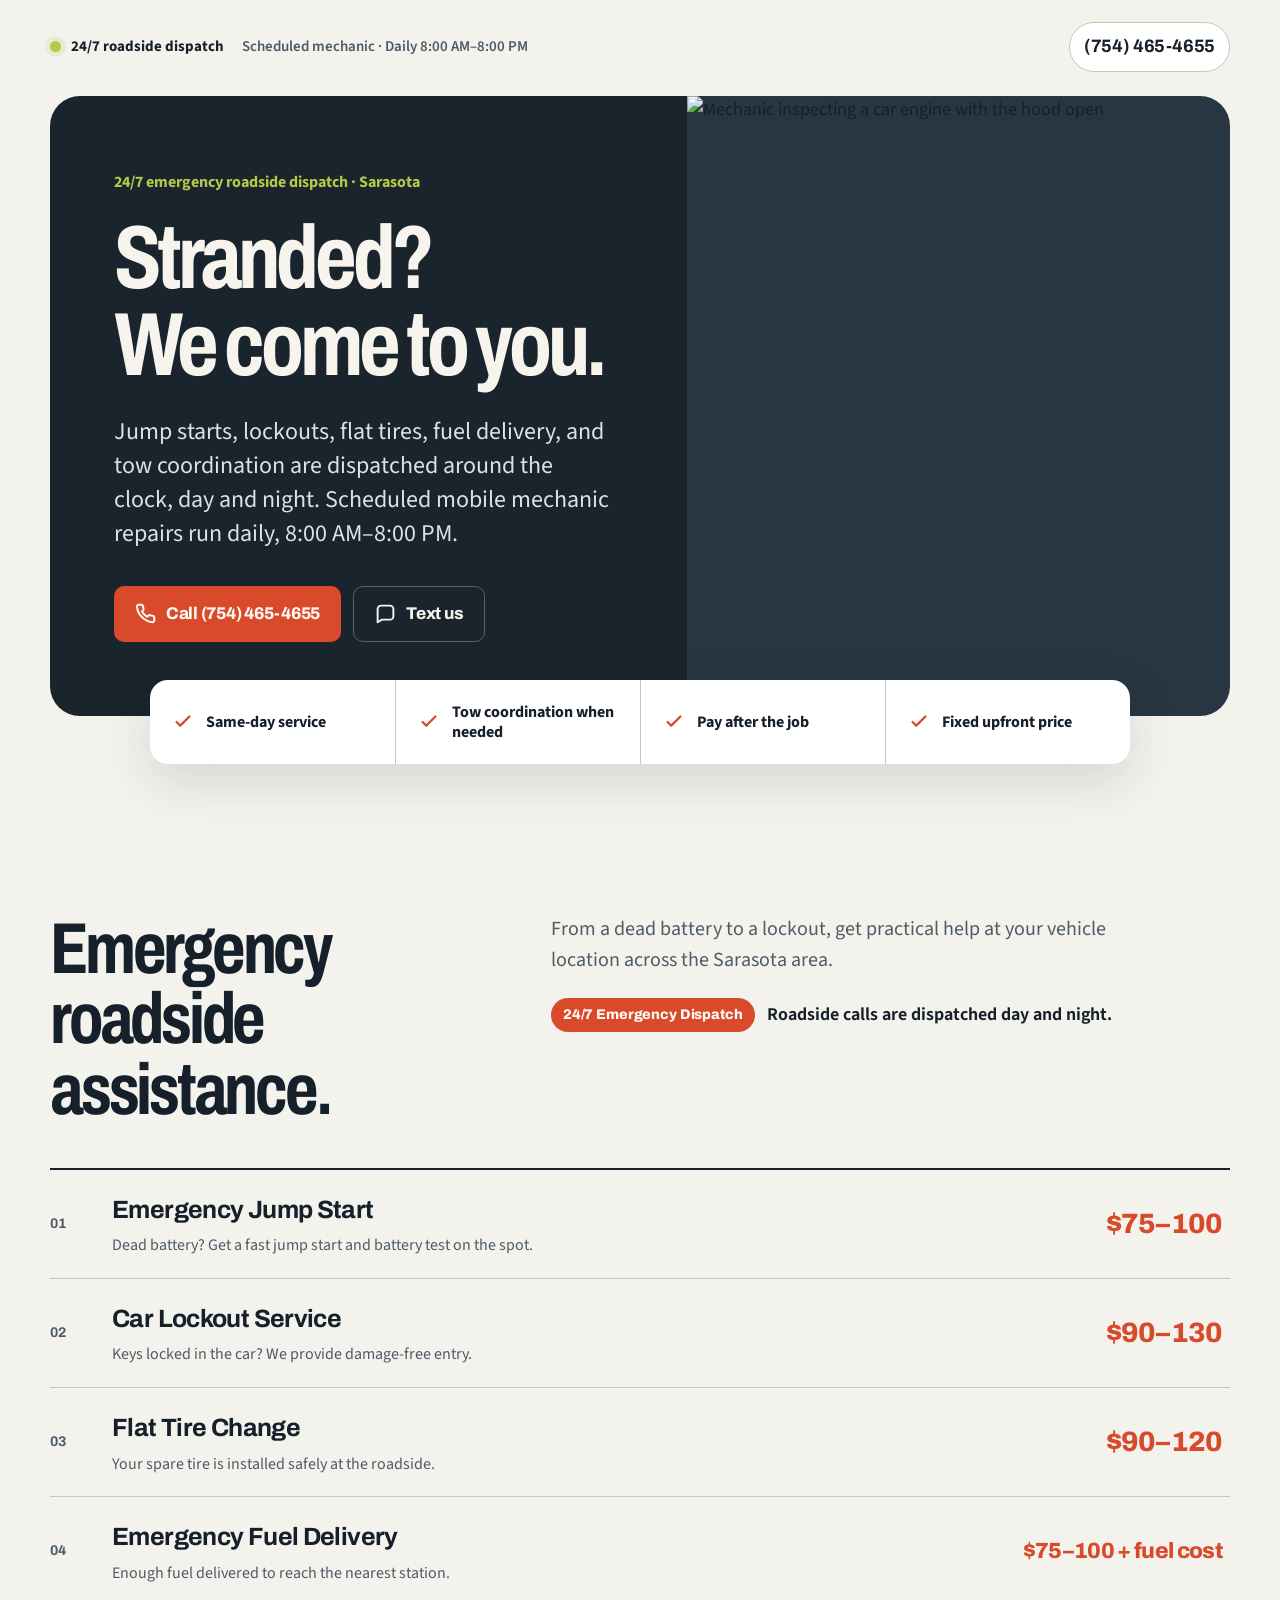
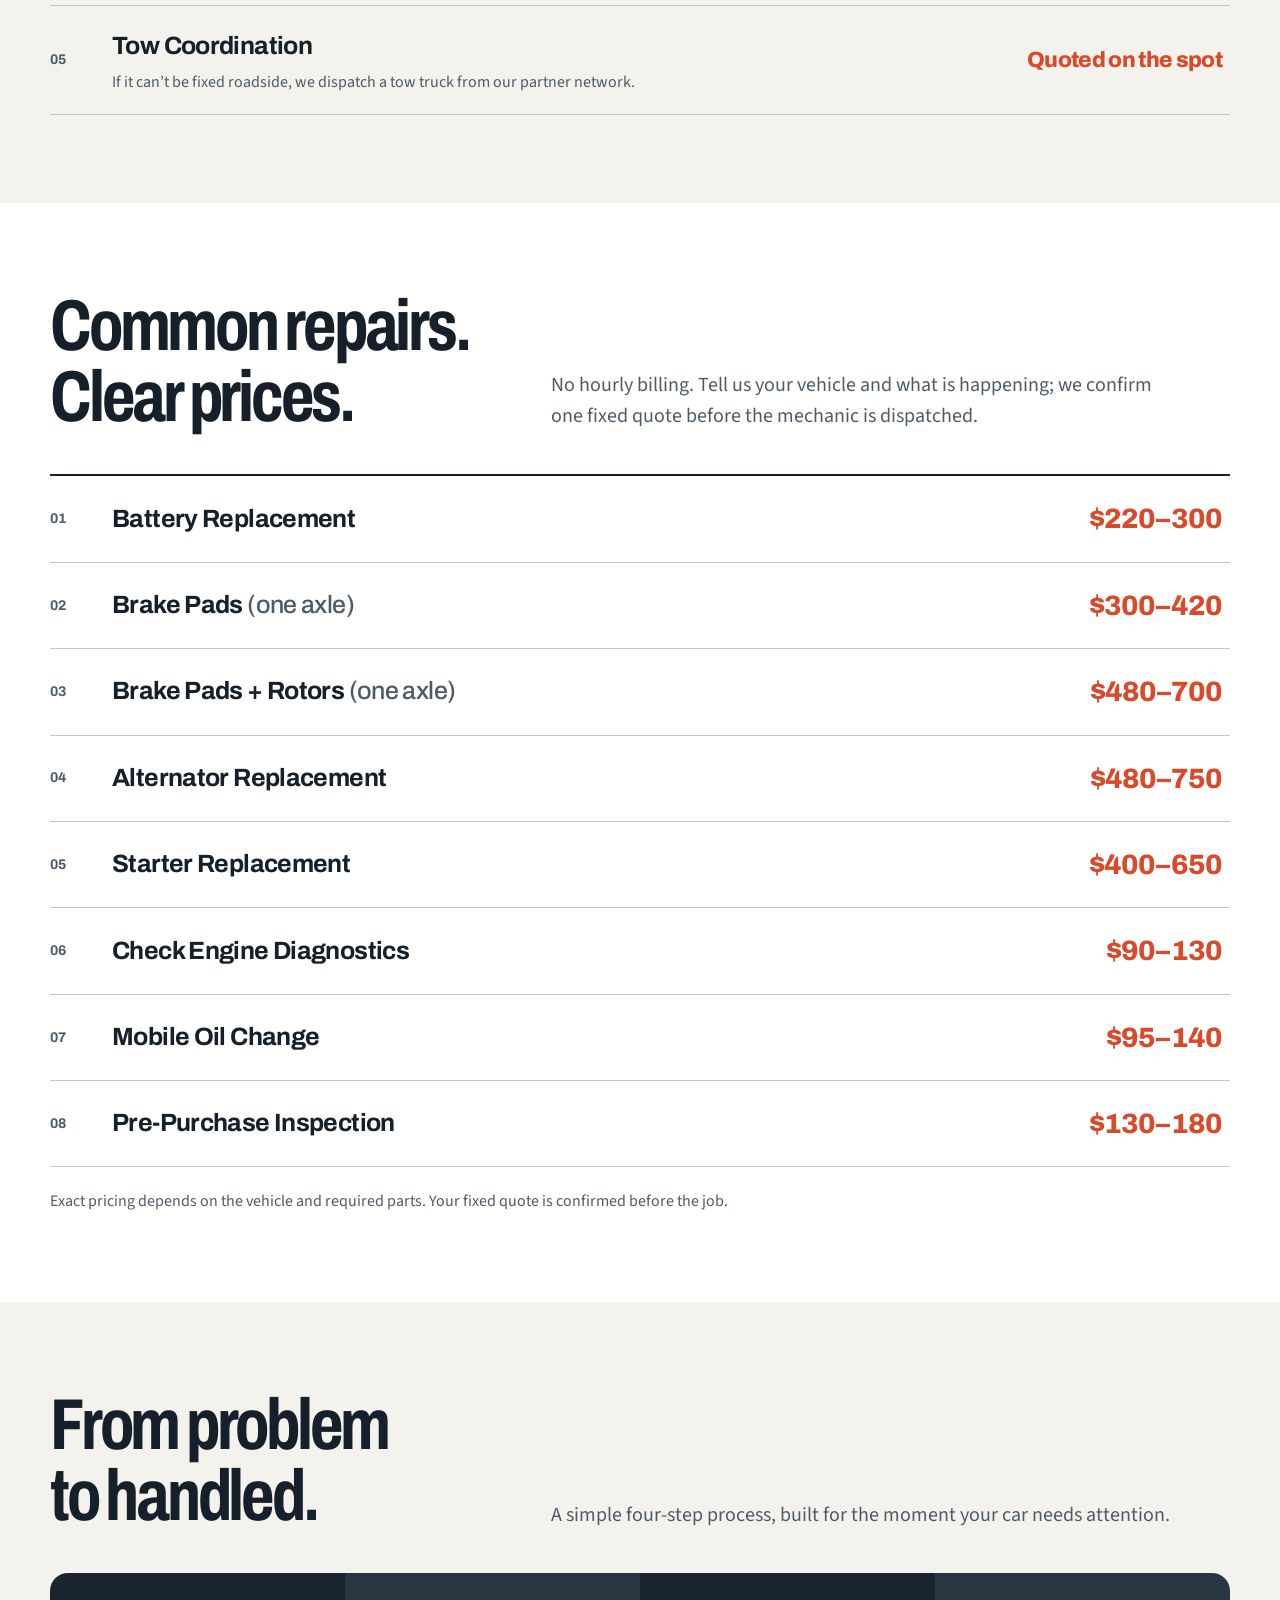
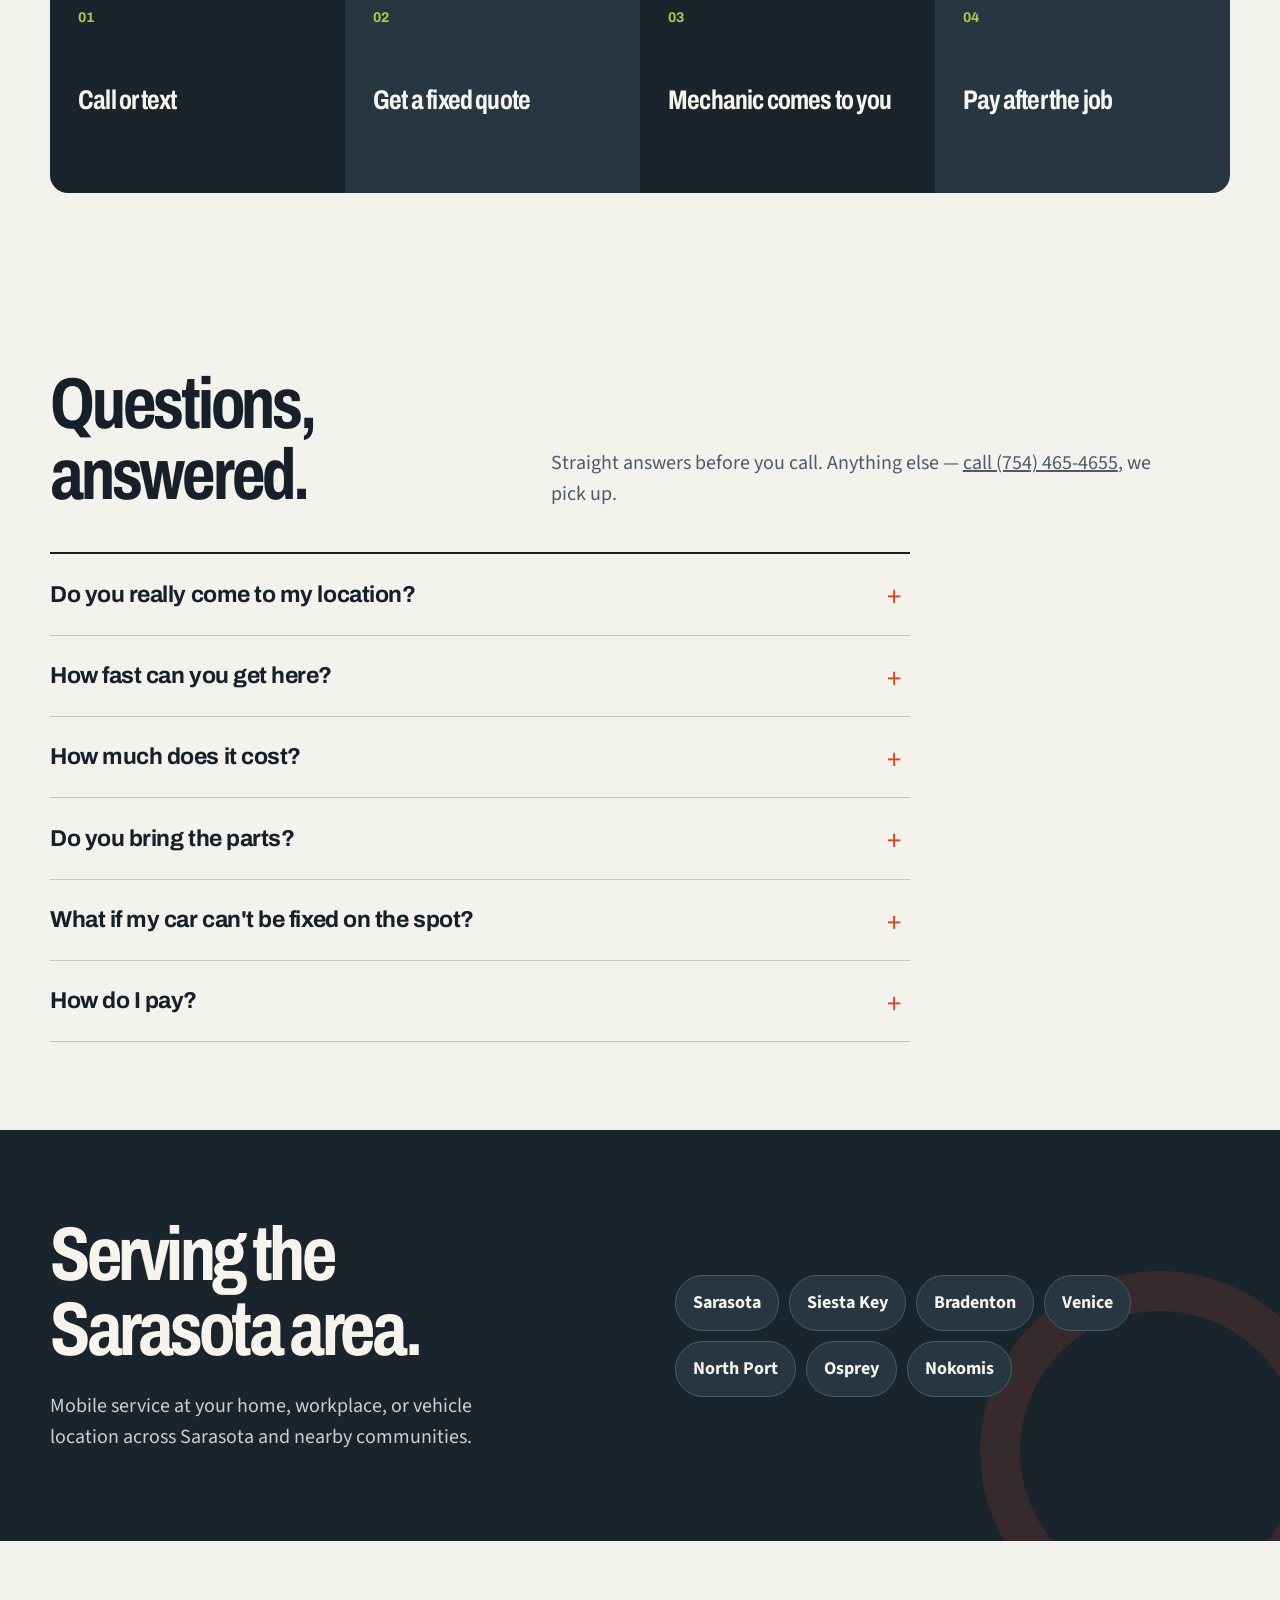
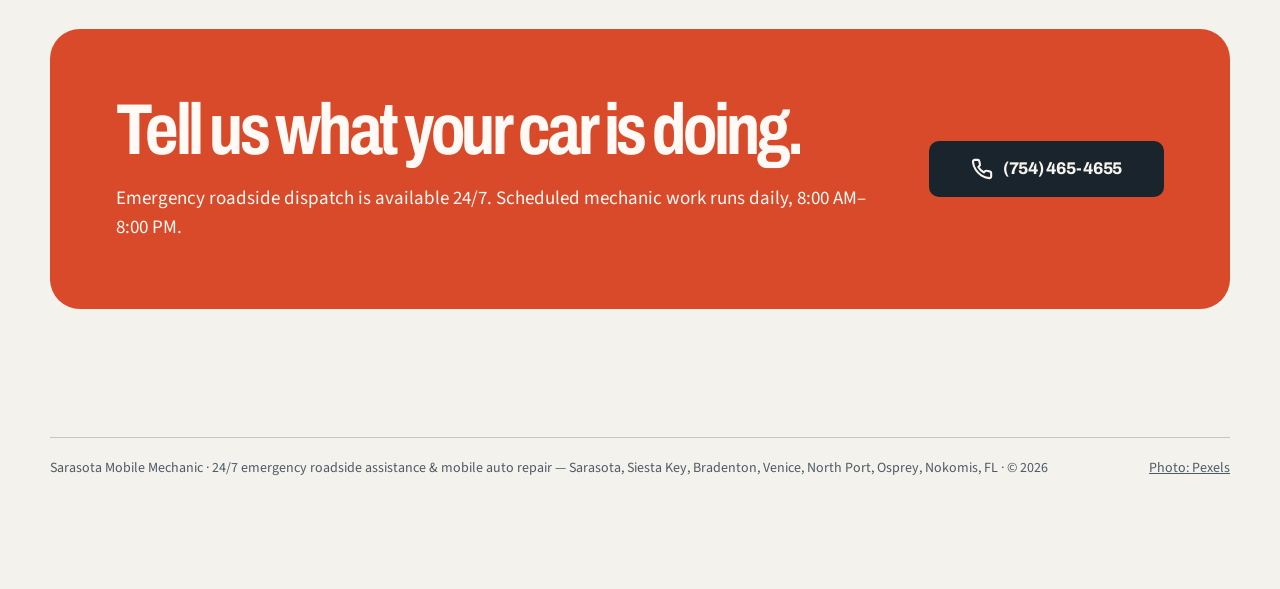
==== commit f3dcad89: "Extract shared CSS for leaner pages" ====
--- a/index.html
+++ b/index.html
@@ -67,92 +67,7 @@
   <link rel="preconnect" href="https://fonts.gstatic.com" crossorigin />
   <link href="https://fonts.googleapis.com/css2?family=Archivo:wdth,wght@75..125,500..800&family=Source+Sans+3:wght@400;500;600;700&display=swap" rel="stylesheet" />
   <title>24/7 Emergency Roadside Assistance & Mobile Mechanic in Sarasota, FL | Sarasota Mobile Mechanic</title>
-  <style>
-    :root { color-scheme: light dark; --ink:#16202a; --ink-soft:#4d5b67; --paper:#f4f2ec; --surface:#fff; --surface-2:#ebe8e0; --line:#c9c5ba; --accent:#d94a2b; --accent-dark:#a92f17; --accent-ink:#fffaf5; --lime:#b6c848; --deep:#19242d; --deep-2:#273641; --on-deep:#f7f4ed; --shadow:0 18px 50px rgba(23,31,38,.13); --radius-sm:10px; --radius-md:18px; --radius-lg:30px; --max:1180px; }
-    @media (prefers-color-scheme:dark) { :root { --ink:#f2f0e9; --ink-soft:#bcc5cb; --paper:#11181d; --surface:#1b252c; --surface-2:#242f36; --line:#3f4c54; --accent:#ff6847; --accent-dark:#ff8064; --accent-ink:#17110e; --deep:#080d10; --deep-2:#111a20; --on-deep:#f5f2eb; --lime:#c5d75a; --shadow:0 20px 60px rgba(0,0,0,.32); } }
-    * { box-sizing:border-box; }
-    html { scroll-behavior:smooth; }
-    body { margin:0; background:var(--paper); color:var(--ink); font-family:"Source Sans 3",sans-serif; font-size:18px; line-height:1.55; overflow-x:hidden; }
-    a { color:inherit; } img { display:block; width:100%; } button,a { -webkit-tap-highlight-color:transparent; }
-    .wrap { width:min(calc(100% - 40px),var(--max)); margin-inline:auto; }
-    .hero { position:relative; padding:22px 0 72px; }
-    .utility { display:flex; align-items:center; justify-content:space-between; gap:16px; margin-bottom:24px; }
-    .availability { display:flex; align-items:center; gap:10px 18px; flex-wrap:wrap; }
-    .status { display:flex; align-items:center; gap:10px; font-weight:700; font-size:15px; }
-    .status-scheduled { color:var(--ink-soft); font-weight:600; }
-    .status-dot { width:11px; height:11px; border-radius:50%; background:var(--lime); box-shadow:0 0 0 5px color-mix(in srgb,var(--lime) 18%,transparent); }
-    .utility-phone { text-decoration:none; font-family:"Archivo",sans-serif; font-weight:700; letter-spacing:-.02em; padding:10px 14px; border:1px solid var(--line); border-radius:99px; background:var(--surface); }
-    .hero-grid { display:grid; grid-template-columns:1.08fr .92fr; min-height:620px; }
-    .hero-copy { position:relative; z-index:2; display:flex; flex-direction:column; justify-content:center; padding:58px clamp(32px,6vw,84px) 58px clamp(28px,5vw,68px); background:var(--deep); color:var(--on-deep); border-radius:var(--radius-lg) 0 0 var(--radius-lg); }
-    .eyebrow { margin:0 0 20px; color:var(--lime); font-size:16px; font-weight:700; }
-    h1,h2,h3 { font-family:"Archivo",sans-serif; font-stretch:condensed; letter-spacing:-.045em; line-height:.98; margin:0; }
-    h1 { font-size:clamp(52px,7vw,94px); max-width:760px; }
-    .lede { max-width:570px; margin:25px 0 0; color:#dce3e6; font-size:clamp(19px,2vw,24px); line-height:1.42; }
-    .hero-actions { display:flex; gap:12px; margin-top:34px; flex-wrap:wrap; }
-    .btn { min-height:56px; display:inline-flex; align-items:center; justify-content:center; gap:10px; padding:14px 21px; border:0; border-radius:var(--radius-sm); text-decoration:none; font-family:"Archivo",sans-serif; font-size:17px; font-weight:750; letter-spacing:-.015em; transition:background-color .2s ease,color .2s ease,transform .2s ease; }
-    .btn:active { transform:translateY(1px); } .btn-primary { background:var(--accent); color:var(--accent-ink); } .btn-primary:hover { background:var(--accent-dark); }
-    .btn-secondary { background:transparent; color:var(--on-deep); border:1px solid #53636e; } .btn-secondary:hover { background:var(--deep-2); }
-    .hero-photo { min-width:0; overflow:hidden; border-radius:0 var(--radius-lg) var(--radius-lg) 0; background:var(--deep-2); }
-    .hero-photo img { height:100%; object-fit:cover; object-position:56% center; }
-    .trust-strip { position:relative; z-index:3; width:min(calc(100% - 80px),980px); margin:-36px auto 0; display:grid; grid-template-columns:repeat(4,1fr); background:var(--surface); box-shadow:var(--shadow); border-radius:var(--radius-md); overflow:hidden; }
-    .trust-item { padding:22px; display:flex; gap:12px; align-items:center; font-weight:700; font-size:16px; line-height:1.25; }
-    .trust-item + .trust-item { border-left:1px solid var(--line); } .check { color:var(--accent); width:22px; height:22px; flex:none; }
-    section { padding:88px 0; }
-    .section-head { display:grid; grid-template-columns:.8fr 1.2fr; gap:48px; align-items:end; margin-bottom:42px; }
-    .section-head h2 { font-size:clamp(42px,6vw,72px); }
-    .section-intro { margin:0; max-width:620px; color:var(--ink-soft); font-size:20px; }
-    .roadside { padding-top:78px; }
-    .roadside .section-head { align-items:start; }
-    .priority-note { display:flex; align-items:center; gap:12px; flex-wrap:wrap; margin:22px 0 0; color:var(--ink); }
-    .dispatch-badge { display:inline-flex; align-items:center; min-height:34px; padding:6px 12px; border-radius:99px; background:var(--accent); color:var(--accent-ink); font-family:"Archivo",sans-serif; font-size:14px; font-weight:800; letter-spacing:-.01em; }
-    .priority-note-text { font-weight:650; }
-    .services { background:var(--surface); } .service-list { border-top:2px solid var(--ink); }
-    .service-row { display:grid; grid-template-columns:44px minmax(0,1fr) auto; gap:18px; align-items:center; padding:21px 8px 21px 0; border-bottom:1px solid var(--line); }
-    .service-index { color:var(--ink-soft); font-size:14px; font-weight:700; font-family:"Archivo",sans-serif; }
-    .service-name { margin:0; font-family:"Archivo",sans-serif; font-size:clamp(18px,2.3vw,25px); font-weight:700; letter-spacing:-.025em; }
-    .service-name small { font-size:inherit; font-weight:500; color:var(--ink-soft); }
-    .service-description { margin:5px 0 0; max-width:640px; color:var(--ink-soft); font-size:16px; line-height:1.4; }
-    .service-price { white-space:nowrap; font-family:"Archivo",sans-serif; font-weight:800; color:var(--accent); font-size:clamp(19px,2.4vw,28px); letter-spacing:-.03em; }
-    .service-price.long { font-size:clamp(17px,2vw,22px); }
-    .quote-note { margin:22px 0 0; color:var(--ink-soft); font-size:16px; }
-    .process-grid { display:grid; grid-template-columns:repeat(4,1fr); gap:0; }
-    .step { padding:30px 28px 26px; min-height:220px; background:var(--deep); color:var(--on-deep); position:relative; }
-    .step:nth-child(2),.step:nth-child(4) { background:var(--deep-2); } .step:first-child { border-radius:var(--radius-md) 0 0 var(--radius-md); } .step:last-child { border-radius:0 var(--radius-md) var(--radius-md) 0; }
-    .step-num { font-family:"Archivo",sans-serif; font-size:14px; color:var(--lime); font-weight:700; } .step h3 { font-size:27px; line-height:1.08; margin-top:55px; letter-spacing:-.03em; }
-    .coverage { background:var(--deep); color:var(--on-deep); overflow:hidden; position:relative; }
-    .coverage::after { content:""; position:absolute; right:-60px; bottom:-90px; width:280px; height:280px; border:40px solid var(--accent); border-radius:50%; opacity:.15; }
-    .coverage-grid { display:grid; grid-template-columns:1fr 1fr; gap:70px; position:relative; z-index:1; } .coverage h2 { font-size:clamp(44px,6vw,76px); }
-    .coverage p { color:#c8d1d5; font-size:20px; max-width:490px; margin:24px 0 0; }
-    .area-list { display:flex; flex-wrap:wrap; gap:10px; align-content:center; } .area[href] { color:inherit; text-decoration:none; } .area[href]:hover { border-color:var(--accent); } .area { padding:13px 17px; border:1px solid #4b5d69; border-radius:99px; font-weight:700; background:var(--deep-2); }
-    .contact { padding-bottom:128px; } .contact-card { display:grid; grid-template-columns:1fr auto; gap:40px; align-items:center; background:var(--accent); color:var(--accent-ink); padding:clamp(32px,6vw,66px); border-radius:var(--radius-lg); }
-    .contact-card h2 { font-size:clamp(42px,6vw,72px); max-width:720px; } .contact-card p { margin:18px 0 0; font-size:19px; }
-    .contact-card .btn { min-width:235px; background:var(--deep); color:var(--on-deep); }
-    footer { padding:0 0 110px; color:var(--ink-soft); font-size:14px; } .footer-row { display:flex; justify-content:space-between; gap:20px; border-top:1px solid var(--line); padding-top:20px; } .footer-row a { color:inherit; }
-    .mobile-bar { display:none; } svg { stroke-linecap:round; stroke-linejoin:round; }
-    @media (max-width:860px) {
-      .hero { padding-top:14px; } .hero-grid { grid-template-columns:1fr; min-height:auto; } .hero-copy { border-radius:var(--radius-lg) var(--radius-lg) 0 0; padding:48px 28px 44px; }
-      .hero-photo { border-radius:0 0 var(--radius-lg) var(--radius-lg); height:360px; } .trust-strip { width:min(calc(100% - 56px),620px); grid-template-columns:1fr 1fr; }
-      .trust-item:nth-child(3) { border-left:0; border-top:1px solid var(--line); } .trust-item:nth-child(4) { border-top:1px solid var(--line); }
-      .section-head { grid-template-columns:1fr; gap:18px; } .process-grid { grid-template-columns:1fr 1fr; gap:2px; }
-      .step:first-child { border-radius:var(--radius-md) 0 0 0; } .step:nth-child(2) { border-radius:0 var(--radius-md) 0 0; } .step:nth-child(3) { border-radius:0 0 0 var(--radius-md); } .step:last-child { border-radius:0 0 var(--radius-md) 0; }
-      .coverage-grid { grid-template-columns:1fr; gap:40px; } .contact-card { grid-template-columns:1fr; } .contact-card .btn { justify-self:start; }
-    }
-    @media (max-width:560px) {
-      body { font-size:17px; padding-bottom:82px; } .wrap { width:min(calc(100% - 24px),var(--max)); } .utility-phone { display:none; } .utility { margin-bottom:14px; }
-      .hero-copy { padding:40px 22px 34px; border-radius:22px 22px 0 0; } h1 { font-size:clamp(48px,15vw,70px); } .lede { font-size:19px; }
-      .hero-actions { flex-direction:column; } .hero-actions .btn { width:100%; } .hero-photo { height:280px; border-radius:0 0 22px 22px; }
-      .trust-strip { width:calc(100% - 36px); margin-top:-24px; grid-template-columns:1fr; } .trust-item { padding:17px 18px; }
-      .trust-item + .trust-item { border-left:0; border-top:1px solid var(--line); } section { padding:66px 0; } .section-head { margin-bottom:28px; } .section-intro { font-size:18px; }
-      .service-row { grid-template-columns:30px minmax(0,1fr); gap:9px 12px; padding:18px 0; } .service-name { font-size:20px; line-height:1.15; } .service-price { grid-column:2; font-size:22px; }
-      .process-grid { grid-template-columns:1fr; gap:2px; } .step { min-height:auto; padding:23px 22px 25px; display:grid; grid-template-columns:34px 1fr; align-items:center; } .step h3 { margin:0; font-size:24px; }
-      .step:first-child { border-radius:var(--radius-md) var(--radius-md) 0 0; } .step:nth-child(2),.step:nth-child(3) { border-radius:0; } .step:last-child { border-radius:0 0 var(--radius-md) var(--radius-md); }
-      .coverage { padding-bottom:78px; } .area-list { gap:8px; } .area { padding:10px 13px; font-size:15px; } .contact { padding-bottom:74px; }
-      .contact-card { padding:33px 24px; border-radius:22px; } .contact-card .btn { width:100%; } footer { padding-bottom:16px; } .footer-row { flex-direction:column; }
-      .mobile-bar { display:grid; grid-template-columns:1fr .62fr; gap:8px; position:fixed; left:0; right:0; bottom:0; z-index:50; padding:10px 12px calc(10px + env(safe-area-inset-bottom)); background:color-mix(in srgb,var(--paper) 94%,transparent); border-top:1px solid var(--line); }
-      .mobile-bar .btn { min-height:54px; padding:10px 14px; } .mobile-bar .text-btn { background:var(--deep); color:var(--on-deep); }
-    }
-    @media (prefers-reduced-motion:reduce) { html { scroll-behavior:auto; } .btn { transition:none; } }
-  </style>
+  <link rel="stylesheet" href="style.css" />
 </head>
 <body>
   <main>
@@ -169,7 +84,7 @@
               <a class="btn btn-secondary" href="sms:+17544654655"><svg width="21" height="21" viewBox="0 0 24 24" fill="none" stroke="currentColor" stroke-width="2.2" aria-hidden="true"><path d="M21 15a4 4 0 0 1-4 4H8l-5 3V7a4 4 0 0 1 4-4h10a4 4 0 0 1 4 4Z"/></svg>Text us</a>
             </div>
           </div>
-          <div class="hero-photo"><img src="hero.jpg" alt="Mechanic inspecting a car engine with the hood open" /></div>
+          <div class="hero-photo"><img src="https://raw.githubusercontent.com/misiksolutionsllc-ffm/sarasota-mobile-mechanic/main/hero.jpg" alt="Mechanic inspecting a car engine with the hood open" /></div>
         </div>
         <div class="trust-strip" aria-label="Service benefits">
           <div class="trust-item"><svg class="check" viewBox="0 0 24 24" fill="none" stroke="currentColor" stroke-width="2.5" aria-hidden="true"><path d="m5 12 4 4L19 6"/></svg>Same-day service</div>
--- a/style.css
+++ b/style.css
@@ -0,0 +1,178 @@
+/* shared */
+:root { color-scheme: light dark; --ink:#16202a; --ink-soft:#4d5b67; --paper:#f4f2ec; --surface:#fff; --surface-2:#ebe8e0; --line:#c9c5ba; --accent:#d94a2b; --accent-dark:#a92f17; --accent-ink:#fffaf5; --lime:#b6c848; --deep:#19242d; --deep-2:#273641; --on-deep:#f7f4ed; --shadow:0 18px 50px rgba(23,31,38,.13); --radius-sm:10px; --radius-md:18px; --radius-lg:30px; --max:1180px; }
+    @media (prefers-color-scheme:dark) { :root { --ink:#f2f0e9; --ink-soft:#bcc5cb; --paper:#11181d; --surface:#1b252c; --surface-2:#242f36; --line:#3f4c54; --accent:#ff6847; --accent-dark:#ff8064; --accent-ink:#17110e; --deep:#080d10; --deep-2:#111a20; --on-deep:#f5f2eb; --lime:#c5d75a; --shadow:0 20px 60px rgba(0,0,0,.32); } }
+    * { box-sizing:border-box; }
+    html { scroll-behavior:smooth; }
+    body { margin:0; background:var(--paper); color:var(--ink); font-family:"Source Sans 3",sans-serif; font-size:18px; line-height:1.55; overflow-x:hidden; }
+    a { color:inherit; } img { display:block; width:100%; } button,a { -webkit-tap-highlight-color:transparent; }
+    .wrap { width:min(calc(100% - 40px),var(--max)); margin-inline:auto; }
+    .hero { position:relative; padding:22px 0 72px; }
+    .utility { display:flex; align-items:center; justify-content:space-between; gap:16px; margin-bottom:24px; }
+    .availability { display:flex; align-items:center; gap:10px 18px; flex-wrap:wrap; }
+    .status { display:flex; align-items:center; gap:10px; font-weight:700; font-size:15px; }
+    .status-scheduled { color:var(--ink-soft); font-weight:600; }
+    .status-dot { width:11px; height:11px; border-radius:50%; background:var(--lime); box-shadow:0 0 0 5px color-mix(in srgb,var(--lime) 18%,transparent); }
+    .utility-phone { text-decoration:none; font-family:"Archivo",sans-serif; font-weight:700; letter-spacing:-.02em; padding:10px 14px; border:1px solid var(--line); border-radius:99px; background:var(--surface); }
+    .hero-grid { display:grid; grid-template-columns:1.08fr .92fr; min-height:620px; }
+    .hero-copy { position:relative; z-index:2; display:flex; flex-direction:column; justify-content:center; padding:58px clamp(32px,6vw,84px) 58px clamp(28px,5vw,68px); background:var(--deep); color:var(--on-deep); border-radius:var(--radius-lg) 0 0 var(--radius-lg); }
+    .eyebrow { margin:0 0 20px; color:var(--lime); font-size:16px; font-weight:700; }
+    h1,h2,h3 { font-family:"Archivo",sans-serif; font-stretch:condensed; letter-spacing:-.045em; line-height:.98; margin:0; }
+    h1 { font-size:clamp(52px,7vw,94px); max-width:760px; }
+    .lede { max-width:570px; margin:25px 0 0; color:#dce3e6; font-size:clamp(19px,2vw,24px); line-height:1.42; }
+    .hero-actions { display:flex; gap:12px; margin-top:34px; flex-wrap:wrap; }
+    .btn { min-height:56px; display:inline-flex; align-items:center; justify-content:center; gap:10px; padding:14px 21px; border:0; border-radius:var(--radius-sm); text-decoration:none; font-family:"Archivo",sans-serif; font-size:17px; font-weight:750; letter-spacing:-.015em; transition:background-color .2s ease,color .2s ease,transform .2s ease; }
+    .btn:active { transform:translateY(1px); } .btn-primary { background:var(--accent); color:var(--accent-ink); } .btn-primary:hover { background:var(--accent-dark); }
+    .btn-secondary { background:transparent; color:var(--on-deep); border:1px solid #53636e; } .btn-secondary:hover { background:var(--deep-2); }
+    .hero-photo { min-width:0; overflow:hidden; border-radius:0 var(--radius-lg) var(--radius-lg) 0; background:var(--deep-2); }
+    .hero-photo img { height:100%; object-fit:cover; object-position:56% center; }
+    .trust-strip { position:relative; z-index:3; width:min(calc(100% - 80px),980px); margin:-36px auto 0; display:grid; grid-template-columns:repeat(4,1fr); background:var(--surface); box-shadow:var(--shadow); border-radius:var(--radius-md); overflow:hidden; }
+    .trust-item { padding:22px; display:flex; gap:12px; align-items:center; font-weight:700; font-size:16px; line-height:1.25; }
+    .trust-item + .trust-item { border-left:1px solid var(--line); } .check { color:var(--accent); width:22px; height:22px; flex:none; }
+    section { padding:88px 0; }
+    .section-head { display:grid; grid-template-columns:.8fr 1.2fr; gap:48px; align-items:end; margin-bottom:42px; }
+    .section-head h2 { font-size:clamp(42px,6vw,72px); }
+    .section-intro { margin:0; max-width:620px; color:var(--ink-soft); font-size:20px; }
+    .roadside { padding-top:78px; }
+    .roadside .section-head { align-items:start; }
+    .priority-note { display:flex; align-items:center; gap:12px; flex-wrap:wrap; margin:22px 0 0; color:var(--ink); }
+    .dispatch-badge { display:inline-flex; align-items:center; min-height:34px; padding:6px 12px; border-radius:99px; background:var(--accent); color:var(--accent-ink); font-family:"Archivo",sans-serif; font-size:14px; font-weight:800; letter-spacing:-.01em; }
+    .priority-note-text { font-weight:650; }
+    .services { background:var(--surface); } .service-list { border-top:2px solid var(--ink); }
+    .service-row { display:grid; grid-template-columns:44px minmax(0,1fr) auto; gap:18px; align-items:center; padding:21px 8px 21px 0; border-bottom:1px solid var(--line); }
+    .service-index { color:var(--ink-soft); font-size:14px; font-weight:700; font-family:"Archivo",sans-serif; }
+    .service-name { margin:0; font-family:"Archivo",sans-serif; font-size:clamp(18px,2.3vw,25px); font-weight:700; letter-spacing:-.025em; }
+    .service-name small { font-size:inherit; font-weight:500; color:var(--ink-soft); }
+    .service-description { margin:5px 0 0; max-width:640px; color:var(--ink-soft); font-size:16px; line-height:1.4; }
+    .service-price { white-space:nowrap; font-family:"Archivo",sans-serif; font-weight:800; color:var(--accent); font-size:clamp(19px,2.4vw,28px); letter-spacing:-.03em; }
+    .service-price.long { font-size:clamp(17px,2vw,22px); }
+    .quote-note { margin:22px 0 0; color:var(--ink-soft); font-size:16px; }
+    .process-grid { display:grid; grid-template-columns:repeat(4,1fr); gap:0; }
+    .step { padding:30px 28px 26px; min-height:220px; background:var(--deep); color:var(--on-deep); position:relative; }
+    .step:nth-child(2),.step:nth-child(4) { background:var(--deep-2); } .step:first-child { border-radius:var(--radius-md) 0 0 var(--radius-md); } .step:last-child { border-radius:0 var(--radius-md) var(--radius-md) 0; }
+    .step-num { font-family:"Archivo",sans-serif; font-size:14px; color:var(--lime); font-weight:700; } .step h3 { font-size:27px; line-height:1.08; margin-top:55px; letter-spacing:-.03em; }
+    .coverage { background:var(--deep); color:var(--on-deep); overflow:hidden; position:relative; }
+    .coverage::after { content:""; position:absolute; right:-60px; bottom:-90px; width:280px; height:280px; border:40px solid var(--accent); border-radius:50%; opacity:.15; }
+    .coverage-grid { display:grid; grid-template-columns:1fr 1fr; gap:70px; position:relative; z-index:1; } .coverage h2 { font-size:clamp(44px,6vw,76px); }
+    .coverage p { color:#c8d1d5; font-size:20px; max-width:490px; margin:24px 0 0; }
+    .area-list { display:flex; flex-wrap:wrap; gap:10px; align-content:center; } .area[href] { color:inherit; text-decoration:none; } .area[href]:hover { border-color:var(--accent); } .area { padding:13px 17px; border:1px solid #4b5d69; border-radius:99px; font-weight:700; background:var(--deep-2); }
+    .contact { padding-bottom:128px; } .contact-card { display:grid; grid-template-columns:1fr auto; gap:40px; align-items:center; background:var(--accent); color:var(--accent-ink); padding:clamp(32px,6vw,66px); border-radius:var(--radius-lg); }
+    .contact-card h2 { font-size:clamp(42px,6vw,72px); max-width:720px; } .contact-card p { margin:18px 0 0; font-size:19px; }
+    .contact-card .btn { min-width:235px; background:var(--deep); color:var(--on-deep); }
+    footer { padding:0 0 110px; color:var(--ink-soft); font-size:14px; } .footer-row { display:flex; justify-content:space-between; gap:20px; border-top:1px solid var(--line); padding-top:20px; } .footer-row a { color:inherit; }
+    .mobile-bar { display:none; } svg { stroke-linecap:round; stroke-linejoin:round; }
+    @media (max-width:860px) {
+      .hero { padding-top:14px; } .hero-grid { grid-template-columns:1fr; min-height:auto; } .hero-copy { border-radius:var(--radius-lg) var(--radius-lg) 0 0; padding:48px 28px 44px; }
+      .hero-photo { border-radius:0 0 var(--radius-lg) var(--radius-lg); height:360px; } .trust-strip { width:min(calc(100% - 56px),620px); grid-template-columns:1fr 1fr; }
+      .trust-item:nth-child(3) { border-left:0; border-top:1px solid var(--line); } .trust-item:nth-child(4) { border-top:1px solid var(--line); }
+      .section-head { grid-template-columns:1fr; gap:18px; } .process-grid { grid-template-columns:1fr 1fr; gap:2px; }
+      .step:first-child { border-radius:var(--radius-md) 0 0 0; } .step:nth-child(2) { border-radius:0 var(--radius-md) 0 0; } .step:nth-child(3) { border-radius:0 0 0 var(--radius-md); } .step:last-child { border-radius:0 0 var(--radius-md) 0; }
+      .coverage-grid { grid-template-columns:1fr; gap:40px; } .contact-card { grid-template-columns:1fr; } .contact-card .btn { justify-self:start; }
+    }
+    @media (max-width:560px) {
+      body { font-size:17px; padding-bottom:82px; } .wrap { width:min(calc(100% - 24px),var(--max)); } .utility-phone { display:none; } .utility { margin-bottom:14px; }
+      .hero-copy { padding:40px 22px 34px; border-radius:22px 22px 0 0; } h1 { font-size:clamp(48px,15vw,70px); } .lede { font-size:19px; }
+      .hero-actions { flex-direction:column; } .hero-actions .btn { width:100%; } .hero-photo { height:280px; border-radius:0 0 22px 22px; }
+      .trust-strip { width:calc(100% - 36px); margin-top:-24px; grid-template-columns:1fr; } .trust-item { padding:17px 18px; }
+      .trust-item + .trust-item { border-left:0; border-top:1px solid var(--line); } section { padding:66px 0; } .section-head { margin-bottom:28px; } .section-intro { font-size:18px; }
+      .service-row { grid-template-columns:30px minmax(0,1fr); gap:9px 12px; padding:18px 0; } .service-name { font-size:20px; line-height:1.15; } .service-price { grid-column:2; font-size:22px; }
+      .process-grid { grid-template-columns:1fr; gap:2px; } .step { min-height:auto; padding:23px 22px 25px; display:grid; grid-template-columns:34px 1fr; align-items:center; } .step h3 { margin:0; font-size:24px; }
+      .step:first-child { border-radius:var(--radius-md) var(--radius-md) 0 0; } .step:nth-child(2),.step:nth-child(3) { border-radius:0; } .step:last-child { border-radius:0 0 var(--radius-md) var(--radius-md); }
+      .coverage { padding-bottom:78px; } .area-list { gap:8px; } .area { padding:10px 13px; font-size:15px; } .contact { padding-bottom:74px; }
+      .contact-card { padding:33px 24px; border-radius:22px; } .contact-card .btn { width:100%; } footer { padding-bottom:16px; } .footer-row { flex-direction:column; }
+      .mobile-bar { display:grid; grid-template-columns:1fr .62fr; gap:8px; position:fixed; left:0; right:0; bottom:0; z-index:50; padding:10px 12px calc(10px + env(safe-area-inset-bottom)); background:color-mix(in srgb,var(--paper) 94%,transparent); border-top:1px solid var(--line); }
+      .mobile-bar .btn { min-height:54px; padding:10px 14px; } .mobile-bar .text-btn { background:var(--deep); color:var(--on-deep); }
+    }
+    @media (prefers-reduced-motion:reduce) { html { scroll-behavior:auto; } .btn { transition:none; } }
+
+/* city pages */
+:root { color-scheme: light dark; --ink:#16202a; --ink-soft:#4d5b67; --paper:#f4f2ec; --surface:#fff; --surface-2:#ebe8e0; --line:#c9c5ba; --accent:#d94a2b; --accent-dark:#a92f17; --accent-ink:#fffaf5; --lime:#b6c848; --deep:#19242d; --deep-2:#273641; --on-deep:#f7f4ed; --shadow:0 18px 50px rgba(23,31,38,.13); --radius-sm:10px; --radius-md:18px; --radius-lg:30px; --max:1180px; }
+    @media (prefers-color-scheme:dark) { :root { --ink:#f2f0e9; --ink-soft:#bcc5cb; --paper:#11181d; --surface:#1b252c; --surface-2:#242f36; --line:#3f4c54; --accent:#ff6847; --accent-dark:#ff8064; --accent-ink:#17110e; --deep:#080d10; --deep-2:#111a20; --on-deep:#f5f2eb; --lime:#c5d75a; --shadow:0 20px 60px rgba(0,0,0,.32); } }
+    * { box-sizing:border-box; }
+    html { scroll-behavior:smooth; }
+    body { margin:0; background:var(--paper); color:var(--ink); font-family:"Source Sans 3",sans-serif; font-size:18px; line-height:1.55; overflow-x:hidden; }
+    a { color:inherit; } img { display:block; width:100%; } button,a { -webkit-tap-highlight-color:transparent; }
+    .wrap { width:min(calc(100% - 40px),var(--max)); margin-inline:auto; }
+    .hero { position:relative; padding:22px 0 72px; }
+    .utility { display:flex; align-items:center; justify-content:space-between; gap:16px; margin-bottom:24px; }
+    .availability { display:flex; align-items:center; gap:10px 18px; flex-wrap:wrap; }
+    .status { display:flex; align-items:center; gap:10px; font-weight:700; font-size:15px; }
+    .status-scheduled { color:var(--ink-soft); font-weight:600; }
+    .status-dot { width:11px; height:11px; border-radius:50%; background:var(--lime); box-shadow:0 0 0 5px color-mix(in srgb,var(--lime) 18%,transparent); }
+    .utility-phone { text-decoration:none; font-family:"Archivo",sans-serif; font-weight:700; letter-spacing:-.02em; padding:10px 14px; border:1px solid var(--line); border-radius:99px; background:var(--surface); }
+    .hero-grid { display:grid; grid-template-columns:1.08fr .92fr; min-height:620px; }
+    .hero-copy { position:relative; z-index:2; display:flex; flex-direction:column; justify-content:center; padding:58px clamp(32px,6vw,84px) 58px clamp(28px,5vw,68px); background:var(--deep); color:var(--on-deep); border-radius:var(--radius-lg) 0 0 var(--radius-lg); }
+    .eyebrow { margin:0 0 20px; color:var(--lime); font-size:16px; font-weight:700; }
+    h1,h2,h3 { font-family:"Archivo",sans-serif; font-stretch:condensed; letter-spacing:-.045em; line-height:.98; margin:0; }
+    h1 { font-size:clamp(52px,7vw,94px); max-width:760px; }
+    .lede { max-width:570px; margin:25px 0 0; color:#dce3e6; font-size:clamp(19px,2vw,24px); line-height:1.42; }
+    .hero-actions { display:flex; gap:12px; margin-top:34px; flex-wrap:wrap; }
+    .btn { min-height:56px; display:inline-flex; align-items:center; justify-content:center; gap:10px; padding:14px 21px; border:0; border-radius:var(--radius-sm); text-decoration:none; font-family:"Archivo",sans-serif; font-size:17px; font-weight:750; letter-spacing:-.015em; transition:background-color .2s ease,color .2s ease,transform .2s ease; }
+    .btn:active { transform:translateY(1px); } .btn-primary { background:var(--accent); color:var(--accent-ink); } .btn-primary:hover { background:var(--accent-dark); }
+    .btn-secondary { background:transparent; color:var(--on-deep); border:1px solid #53636e; } .btn-secondary:hover { background:var(--deep-2); }
+    .hero-photo { min-width:0; overflow:hidden; border-radius:0 var(--radius-lg) var(--radius-lg) 0; background:var(--deep-2); }
+    .hero-photo img { height:100%; object-fit:cover; object-position:56% center; }
+    .trust-strip { position:relative; z-index:3; width:min(calc(100% - 80px),980px); margin:-36px auto 0; display:grid; grid-template-columns:repeat(4,1fr); background:var(--surface); box-shadow:var(--shadow); border-radius:var(--radius-md); overflow:hidden; }
+    .trust-item { padding:22px; display:flex; gap:12px; align-items:center; font-weight:700; font-size:16px; line-height:1.25; }
+    .trust-item + .trust-item { border-left:1px solid var(--line); } .check { color:var(--accent); width:22px; height:22px; flex:none; }
+    section { padding:88px 0; }
+    .section-head { display:grid; grid-template-columns:.8fr 1.2fr; gap:48px; align-items:end; margin-bottom:42px; }
+    .section-head h2 { font-size:clamp(42px,6vw,72px); }
+    .section-intro { margin:0; max-width:620px; color:var(--ink-soft); font-size:20px; }
+    .roadside { padding-top:78px; }
+    .roadside .section-head { align-items:start; }
+    .priority-note { display:flex; align-items:center; gap:12px; flex-wrap:wrap; margin:22px 0 0; color:var(--ink); }
+    .dispatch-badge { display:inline-flex; align-items:center; min-height:34px; padding:6px 12px; border-radius:99px; background:var(--accent); color:var(--accent-ink); font-family:"Archivo",sans-serif; font-size:14px; font-weight:800; letter-spacing:-.01em; }
+    .priority-note-text { font-weight:650; }
+    .services { background:var(--surface); } .service-list { border-top:2px solid var(--ink); }
+    .service-row { display:grid; grid-template-columns:44px minmax(0,1fr) auto; gap:18px; align-items:center; padding:21px 8px 21px 0; border-bottom:1px solid var(--line); }
+    .service-index { color:var(--ink-soft); font-size:14px; font-weight:700; font-family:"Archivo",sans-serif; }
+    .service-name { margin:0; font-family:"Archivo",sans-serif; font-size:clamp(18px,2.3vw,25px); font-weight:700; letter-spacing:-.025em; }
+    .service-name small { font-size:inherit; font-weight:500; color:var(--ink-soft); }
+    .service-description { margin:5px 0 0; max-width:640px; color:var(--ink-soft); font-size:16px; line-height:1.4; }
+    .service-price { white-space:nowrap; font-family:"Archivo",sans-serif; font-weight:800; color:var(--accent); font-size:clamp(19px,2.4vw,28px); letter-spacing:-.03em; }
+    .service-price.long { font-size:clamp(17px,2vw,22px); }
+    .quote-note { margin:22px 0 0; color:var(--ink-soft); font-size:16px; }
+    .process-grid { display:grid; grid-template-columns:repeat(4,1fr); gap:0; }
+    .step { padding:30px 28px 26px; min-height:220px; background:var(--deep); color:var(--on-deep); position:relative; }
+    .step:nth-child(2),.step:nth-child(4) { background:var(--deep-2); } .step:first-child { border-radius:var(--radius-md) 0 0 var(--radius-md); } .step:last-child { border-radius:0 var(--radius-md) var(--radius-md) 0; }
+    .step-num { font-family:"Archivo",sans-serif; font-size:14px; color:var(--lime); font-weight:700; } .step h3 { font-size:27px; line-height:1.08; margin-top:55px; letter-spacing:-.03em; }
+    .coverage { background:var(--deep); color:var(--on-deep); overflow:hidden; position:relative; }
+    .coverage::after { content:""; position:absolute; right:-60px; bottom:-90px; width:280px; height:280px; border:40px solid var(--accent); border-radius:50%; opacity:.15; }
+    .coverage-grid { display:grid; grid-template-columns:1fr 1fr; gap:70px; position:relative; z-index:1; } .coverage h2 { font-size:clamp(44px,6vw,76px); }
+    .coverage p { color:#c8d1d5; font-size:20px; max-width:490px; margin:24px 0 0; }
+    .area-list { display:flex; flex-wrap:wrap; gap:10px; align-content:center; } .area { padding:13px 17px; border:1px solid #4b5d69; border-radius:99px; font-weight:700; background:var(--deep-2); }
+    .contact { padding-bottom:128px; } .contact-card { display:grid; grid-template-columns:1fr auto; gap:40px; align-items:center; background:var(--accent); color:var(--accent-ink); padding:clamp(32px,6vw,66px); border-radius:var(--radius-lg); }
+    .contact-card h2 { font-size:clamp(42px,6vw,72px); max-width:720px; } .contact-card p { margin:18px 0 0; font-size:19px; }
+    .contact-card .btn { min-width:235px; background:var(--deep); color:var(--on-deep); }
+    footer { padding:0 0 110px; color:var(--ink-soft); font-size:14px; } .footer-row { display:flex; justify-content:space-between; gap:20px; border-top:1px solid var(--line); padding-top:20px; } .footer-row a { color:inherit; }
+    .mobile-bar { display:none; } svg { stroke-linecap:round; stroke-linejoin:round; }
+    @media (max-width:860px) {
+      .hero { padding-top:14px; } .hero-grid { grid-template-columns:1fr; min-height:auto; } .hero-copy { border-radius:var(--radius-lg) var(--radius-lg) 0 0; padding:48px 28px 44px; }
+      .hero-photo { border-radius:0 0 var(--radius-lg) var(--radius-lg); height:360px; } .trust-strip { width:min(calc(100% - 56px),620px); grid-template-columns:1fr 1fr; }
+      .trust-item:nth-child(3) { border-left:0; border-top:1px solid var(--line); } .trust-item:nth-child(4) { border-top:1px solid var(--line); }
+      .section-head { grid-template-columns:1fr; gap:18px; } .process-grid { grid-template-columns:1fr 1fr; gap:2px; }
+      .step:first-child { border-radius:var(--radius-md) 0 0 0; } .step:nth-child(2) { border-radius:0 var(--radius-md) 0 0; } .step:nth-child(3) { border-radius:0 0 0 var(--radius-md); } .step:last-child { border-radius:0 0 var(--radius-md) 0; }
+      .coverage-grid { grid-template-columns:1fr; gap:40px; } .contact-card { grid-template-columns:1fr; } .contact-card .btn { justify-self:start; }
+    }
+    @media (max-width:560px) {
+      body { font-size:17px; padding-bottom:82px; } .wrap { width:min(calc(100% - 24px),var(--max)); } .utility-phone { display:none; } .utility { margin-bottom:14px; }
+      .hero-copy { padding:40px 22px 34px; border-radius:22px 22px 0 0; } h1 { font-size:clamp(48px,15vw,70px); } .lede { font-size:19px; }
+      .hero-actions { flex-direction:column; } .hero-actions .btn { width:100%; } .hero-photo { height:280px; border-radius:0 0 22px 22px; }
+      .trust-strip { width:calc(100% - 36px); margin-top:-24px; grid-template-columns:1fr; } .trust-item { padding:17px 18px; }
+      .trust-item + .trust-item { border-left:0; border-top:1px solid var(--line); } section { padding:66px 0; } .section-head { margin-bottom:28px; } .section-intro { font-size:18px; }
+      .service-row { grid-template-columns:30px minmax(0,1fr); gap:9px 12px; padding:18px 0; } .service-name { font-size:20px; line-height:1.15; } .service-price { grid-column:2; font-size:22px; }
+      .process-grid { grid-template-columns:1fr; gap:2px; } .step { min-height:auto; padding:23px 22px 25px; display:grid; grid-template-columns:34px 1fr; align-items:center; } .step h3 { margin:0; font-size:24px; }
+      .step:first-child { border-radius:var(--radius-md) var(--radius-md) 0 0; } .step:nth-child(2),.step:nth-child(3) { border-radius:0; } .step:last-child { border-radius:0 0 var(--radius-md) var(--radius-md); }
+      .coverage { padding-bottom:78px; } .area-list { gap:8px; } .area { padding:10px 13px; font-size:15px; } .contact { padding-bottom:74px; }
+      .contact-card { padding:33px 24px; border-radius:22px; } .contact-card .btn { width:100%; } footer { padding-bottom:16px; } .footer-row { flex-direction:column; }
+      .mobile-bar { display:grid; grid-template-columns:1fr .62fr; gap:8px; position:fixed; left:0; right:0; bottom:0; z-index:50; padding:10px 12px calc(10px + env(safe-area-inset-bottom)); background:color-mix(in srgb,var(--paper) 94%,transparent); border-top:1px solid var(--line); }
+      .mobile-bar .btn { min-height:54px; padding:10px 14px; } .mobile-bar .text-btn { background:var(--deep); color:var(--on-deep); }
+    }
+    @media (prefers-reduced-motion:reduce) { html { scroll-behavior:auto; } .btn { transition:none; } }
+  
+      .page-hero { padding:34px 0 54px; }
+      .page-hero h1 { font-size:clamp(40px,6vw,72px); }
+      .city-body p { font-size:19px; color:var(--ink-soft); max-width:720px; }
+      .area[href] { color:inherit; text-decoration:none; }
+      .area[href]:hover { border-color:var(--accent); }
+      .back { display:inline-block; margin-bottom:18px; color:var(--ink-soft); font-weight:600; }
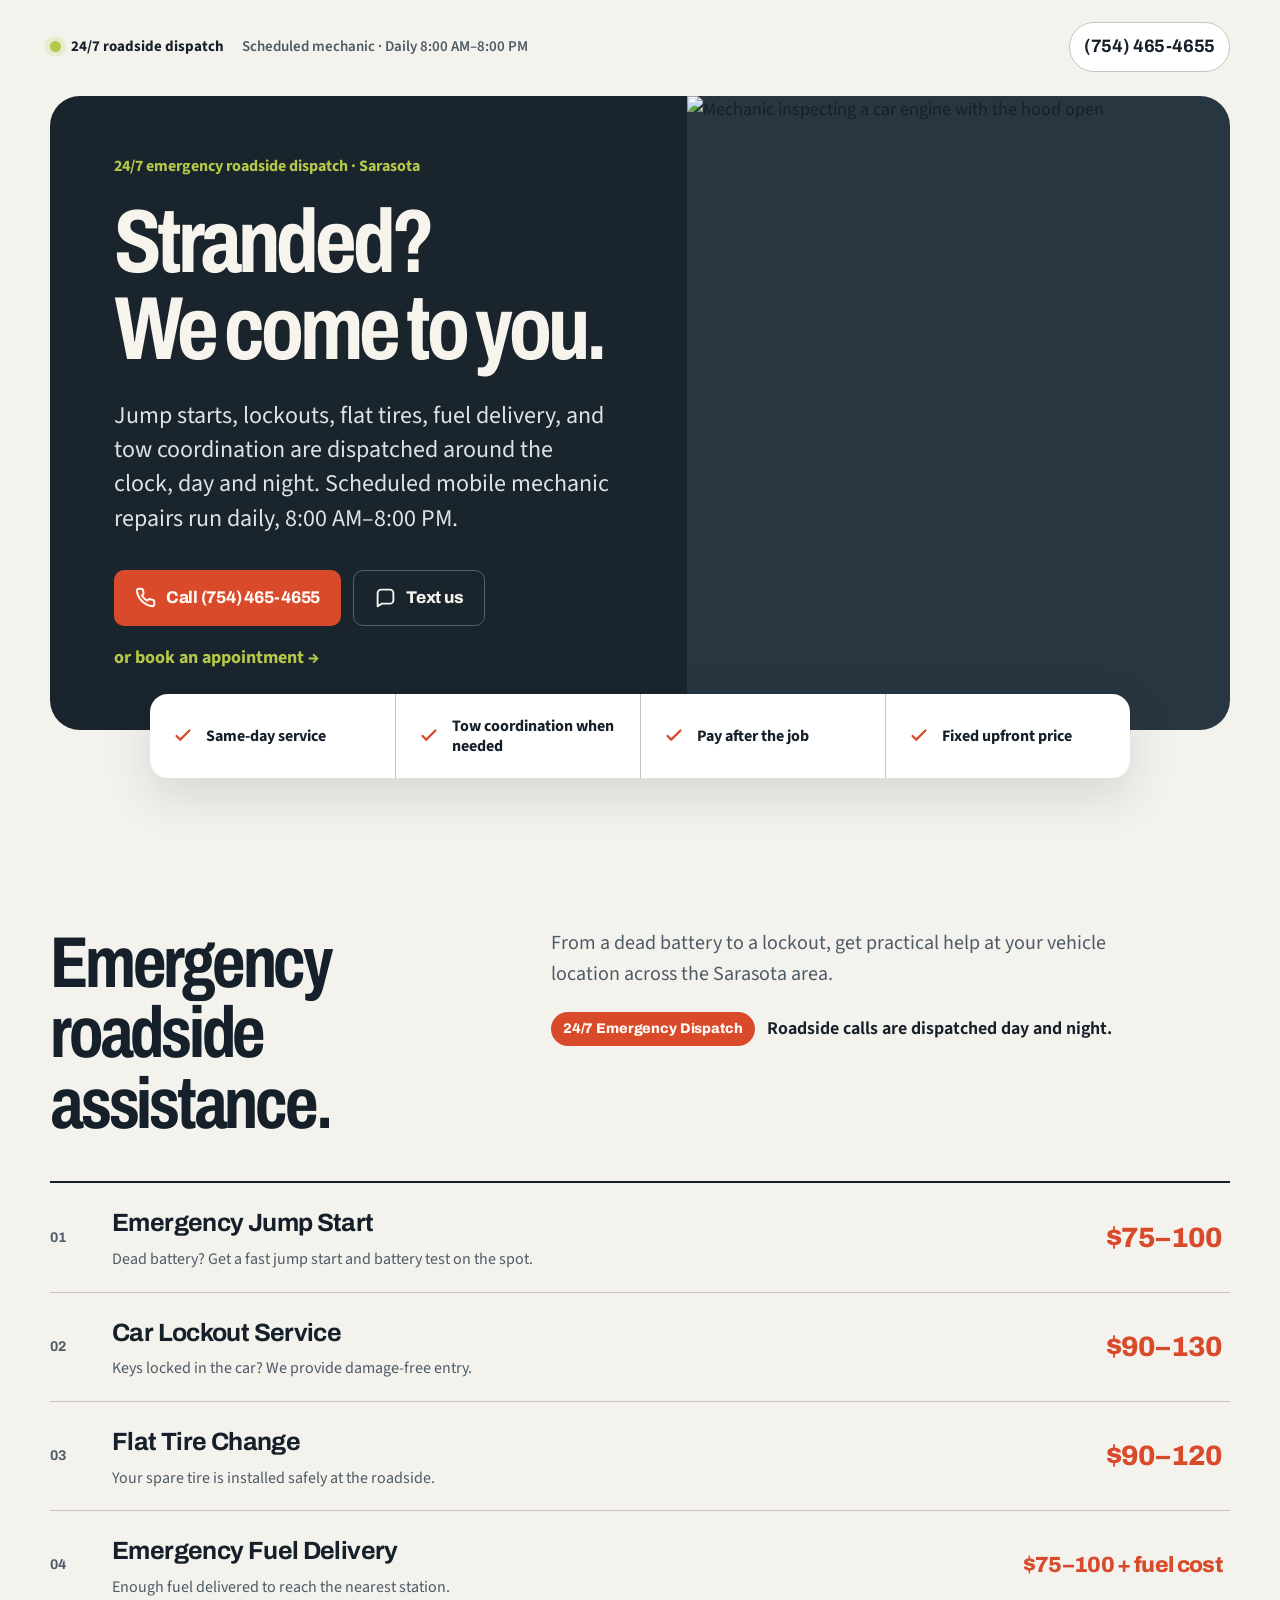
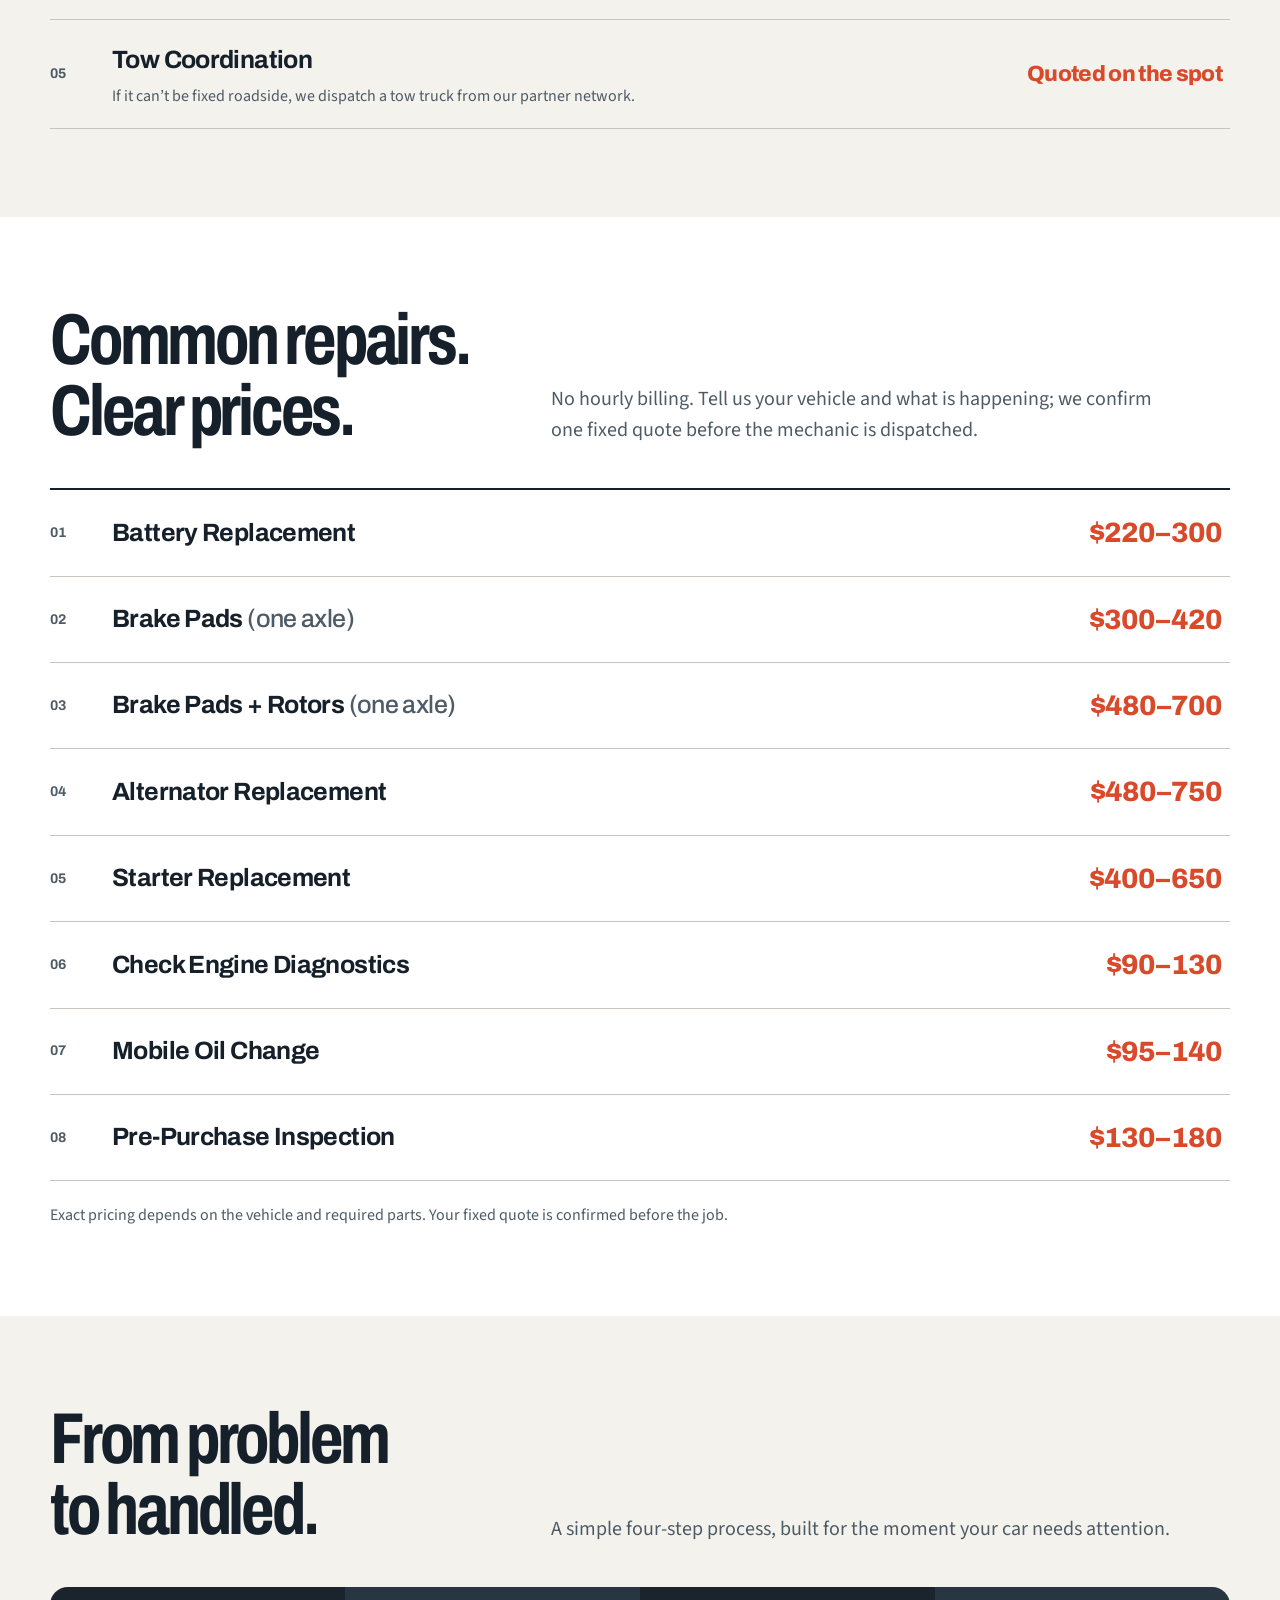
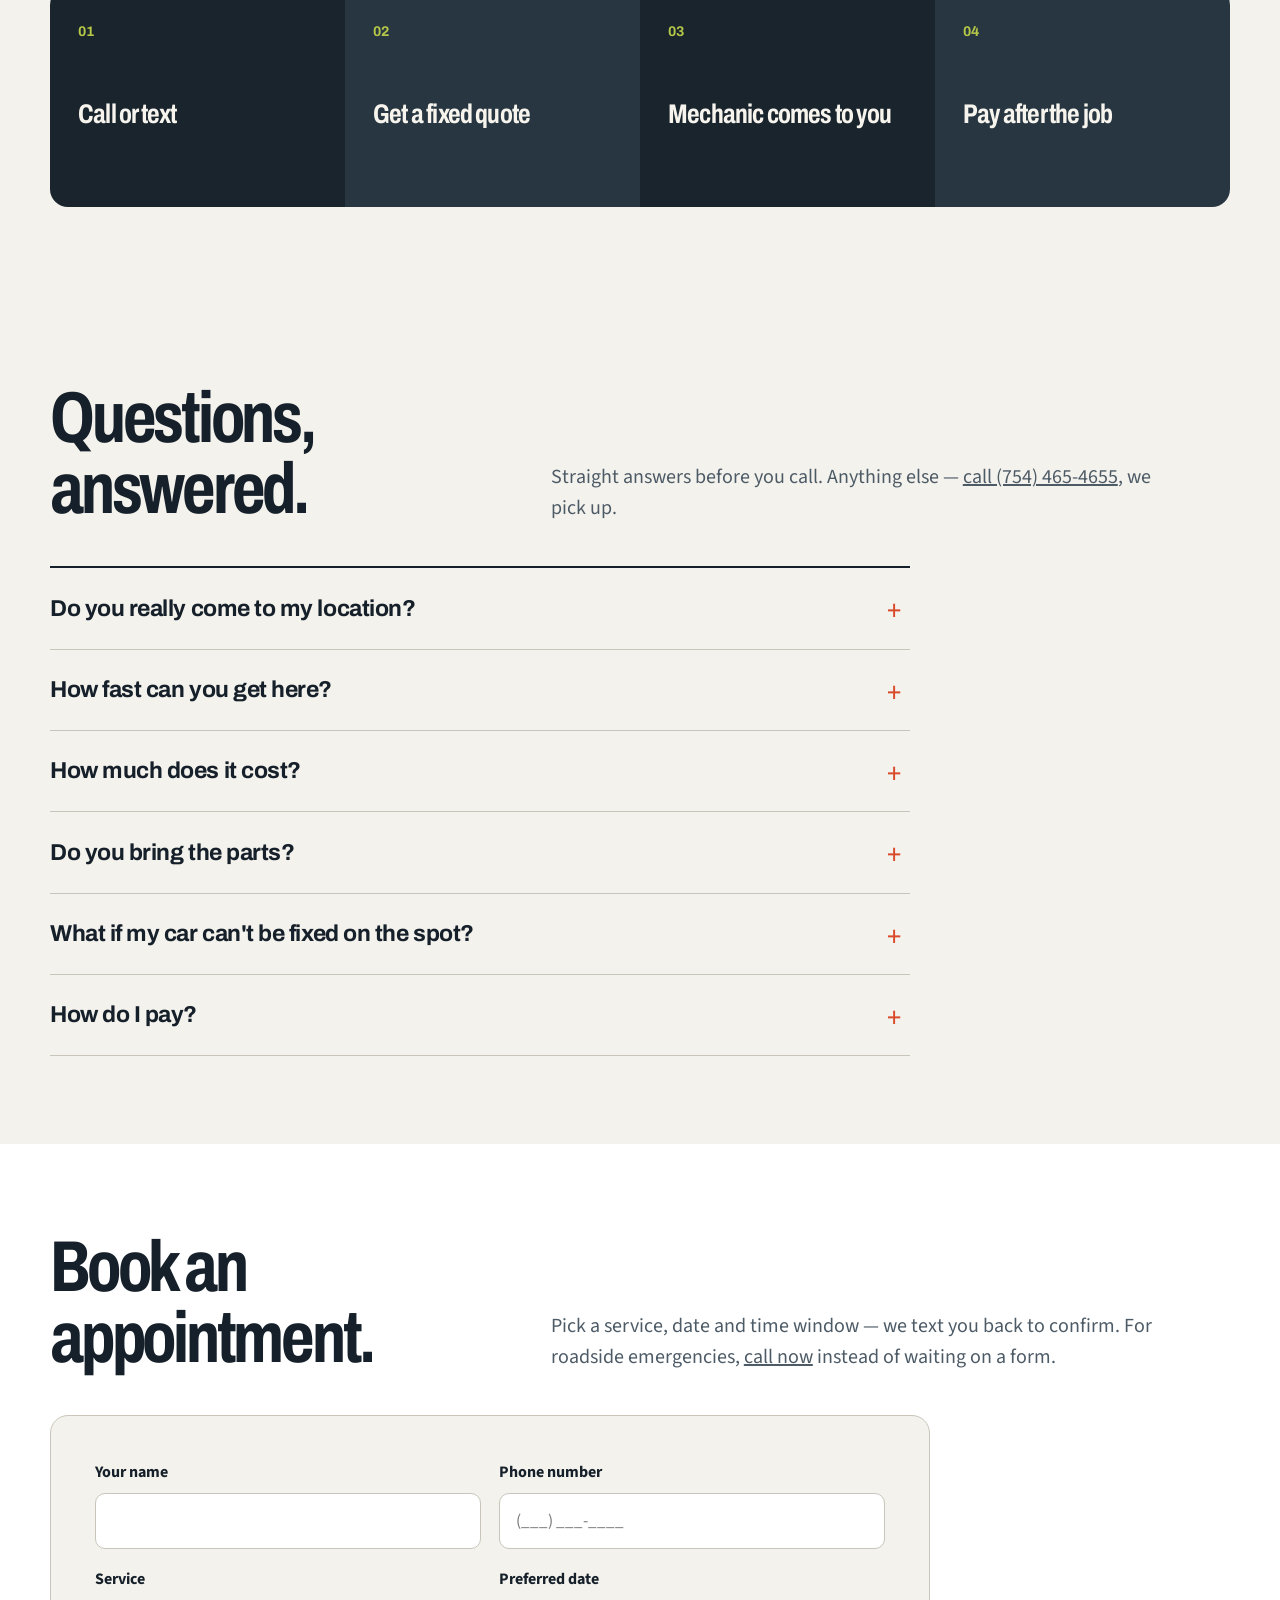
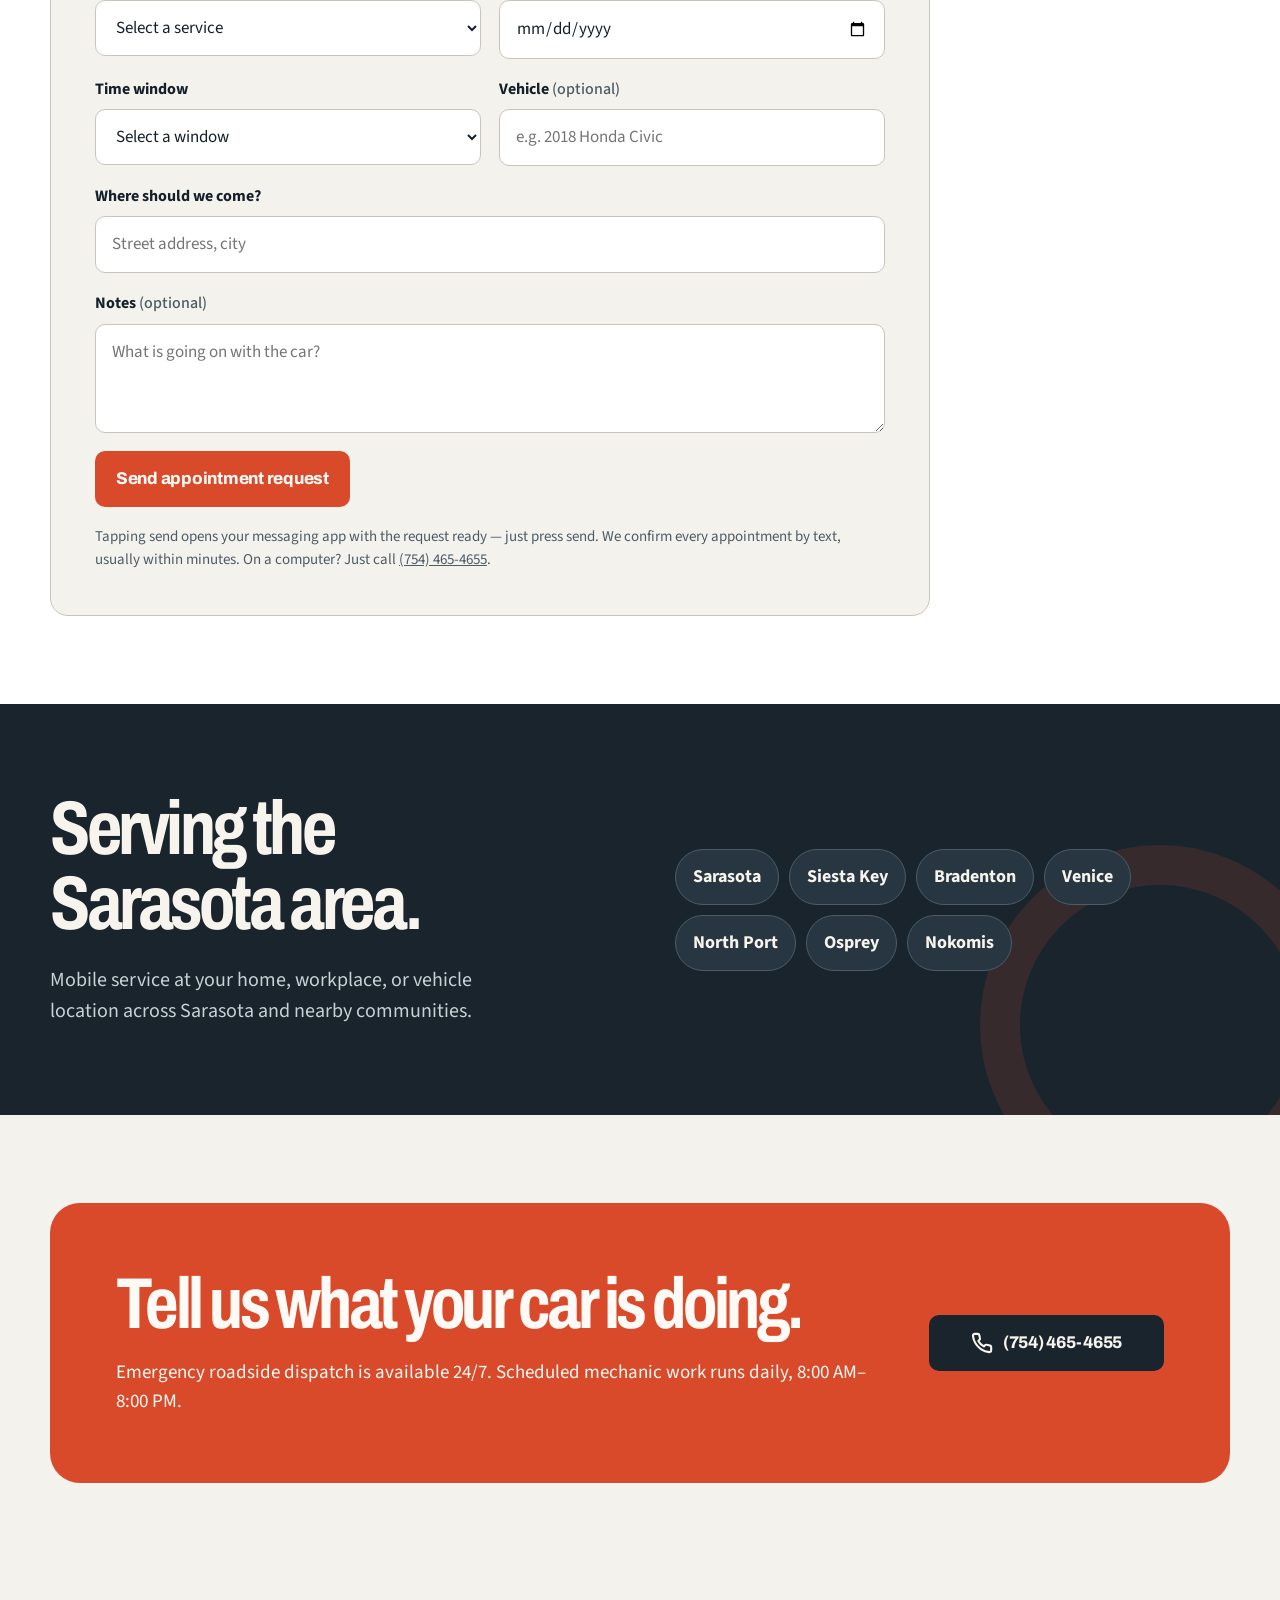
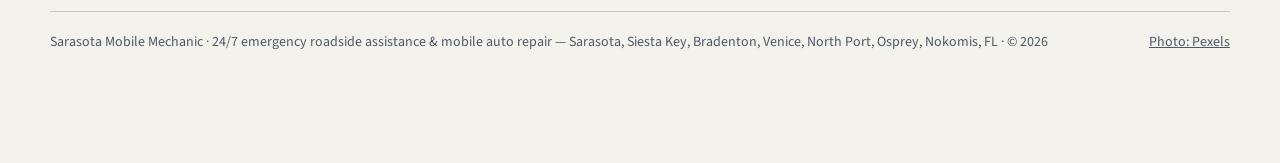
==== commit a1e5c7e7: "Add appointment request form (SMS-based booking)" ====
--- a/index.html
+++ b/index.html
@@ -83,6 +83,7 @@
               <a class="btn btn-primary" href="tel:+17544654655"><svg width="21" height="21" viewBox="0 0 24 24" fill="none" stroke="currentColor" stroke-width="2.3" aria-hidden="true"><path d="M22 16.92v3a2 2 0 0 1-2.18 2 19.78 19.78 0 0 1-8.63-3.07 19.5 19.5 0 0 1-6-6A19.78 19.78 0 0 1 2.12 4.18 2 2 0 0 1 4.11 2h3a2 2 0 0 1 2 1.72c.12.9.33 1.78.62 2.62a2 2 0 0 1-.45 2.11L8 9.73a16 16 0 0 0 6 6l1.28-1.28a2 2 0 0 1 2.11-.45c.84.29 1.72.5 2.62.62A2 2 0 0 1 22 16.92Z"/></svg>Call (754) 465-4655</a>
               <a class="btn btn-secondary" href="sms:+17544654655"><svg width="21" height="21" viewBox="0 0 24 24" fill="none" stroke="currentColor" stroke-width="2.2" aria-hidden="true"><path d="M21 15a4 4 0 0 1-4 4H8l-5 3V7a4 4 0 0 1 4-4h10a4 4 0 0 1 4 4Z"/></svg>Text us</a>
             </div>
+            <p class="hero-book"><a href="#book">or book an appointment &rarr;</a></p>
           </div>
           <div class="hero-photo"><img src="https://raw.githubusercontent.com/misiksolutionsllc-ffm/sarasota-mobile-mechanic/main/hero.jpg" alt="Mechanic inspecting a car engine with the hood open" /></div>
         </div>
@@ -152,6 +153,61 @@
       .faq-item p { margin:0 0 22px; color:var(--ink-soft); font-size:17px; max-width:700px; }
       .faq-item a { color:inherit; }
     </style>
+    <section class="book" id="book" aria-labelledby="book-title">
+      <div class="wrap">
+        <div class="section-head">
+          <h2 id="book-title">Book an<br>appointment.</h2>
+          <p class="section-intro">Pick a service, date and time window — we text you back to confirm. For roadside emergencies, <a href="tel:+17544654655">call now</a> instead of waiting on a form.</p>
+        </div>
+        <form id="appt-form" class="appt-form" novalidate>
+          <div class="field"><label for="f-name">Your name</label><input id="f-name" type="text" autocomplete="name" required /></div>
+          <div class="field"><label for="f-phone">Phone number</label><input id="f-phone" type="tel" autocomplete="tel" placeholder="(___) ___-____" required /></div>
+          <div class="field"><label for="f-service">Service</label><select id="f-service" required>
+            <option value="" disabled selected>Select a service</option>
+            <option>Battery Replacement</option><option>Brake Pad Replacement</option>
+            <option>Brake Pads &amp; Rotors</option><option>Alternator Replacement</option>
+            <option>Starter Replacement</option><option>Check Engine Diagnostics</option>
+            <option>Mobile Oil Change</option><option>Serpentine Belt Replacement</option>
+            <option>Pre-Purchase Inspection</option><option>Something else</option>
+          </select></div>
+          <div class="field"><label for="f-date">Preferred date</label><input id="f-date" type="date" required /></div>
+          <div class="field"><label for="f-time">Time window</label><select id="f-time" required>
+            <option value="" disabled selected>Select a window</option>
+            <option>Morning (8 AM - 12 PM)</option><option>Midday (12 PM - 4 PM)</option>
+            <option>Evening (4 PM - 8 PM)</option>
+          </select></div>
+          <div class="field"><label for="f-vehicle">Vehicle <span class="opt">(optional)</span></label><input id="f-vehicle" type="text" placeholder="e.g. 2018 Honda Civic" /></div>
+          <div class="field field-wide"><label for="f-loc">Where should we come?</label><input id="f-loc" type="text" placeholder="Street address, city" autocomplete="street-address" required /></div>
+          <div class="field field-wide"><label for="f-notes">Notes <span class="opt">(optional)</span></label><textarea id="f-notes" rows="3" placeholder="What is going on with the car?"></textarea></div>
+          <p class="form-error" id="form-error" role="alert" hidden>Please fill in your name, phone, service, date, time window and location.</p>
+          <button class="btn btn-primary" type="submit">Send appointment request</button>
+          <p class="form-note">Tapping send opens your messaging app with the request ready — just press send. We confirm every appointment by text, usually within minutes. On a computer? Just call <a href="tel:+17544654655">(754) 465-4655</a>.</p>
+        </form>
+      </div>
+    </section>
+    <script>
+    (function(){
+      var form = document.getElementById('appt-form');
+      var dateEl = document.getElementById('f-date');
+      var err = document.getElementById('form-error');
+      dateEl.min = new Date().toISOString().split('T')[0];
+      form.addEventListener('submit', function(e){
+        e.preventDefault();
+        if(!form.checkValidity()){ err.hidden = false; form.reportValidity(); return; }
+        err.hidden = true;
+        var v = function(id){ return document.getElementById(id).value.trim(); };
+        var msg = 'APPOINTMENT REQUEST - Sarasota Mobile Mechanic\n'
+          + 'Name: ' + v('f-name') + '\n'
+          + 'Phone: ' + v('f-phone') + '\n'
+          + 'Service: ' + v('f-service') + '\n'
+          + 'When: ' + v('f-date') + ', ' + v('f-time') + '\n'
+          + 'Where: ' + v('f-loc')
+          + (v('f-vehicle') ? '\nVehicle: ' + v('f-vehicle') : '')
+          + (v('f-notes') ? '\nNotes: ' + v('f-notes') : '');
+        window.location.href = 'sms:+17544654655?&body=' + encodeURIComponent(msg);
+      });
+    })();
+    </script>
     <section class="coverage" aria-labelledby="coverage-title"><div class="wrap coverage-grid"><div><h2 id="coverage-title">Serving the<br>Sarasota area.</h2><p>Mobile service at your home, workplace, or vehicle location across Sarasota and nearby communities.</p></div><div class="area-list" aria-label="Service areas"><span class="area">Sarasota</span><a class="area" href="siesta-key.html">Siesta Key</a><a class="area" href="bradenton.html">Bradenton</a><a class="area" href="venice.html">Venice</a><a class="area" href="north-port.html">North Port</a><a class="area" href="osprey.html">Osprey</a><a class="area" href="nokomis.html">Nokomis</a></div></div></section>
 
     <section class="contact" aria-labelledby="contact-title"><div class="wrap"><div class="contact-card"><div><h2 id="contact-title">Tell us what your car is doing.</h2><p>Emergency roadside dispatch is available 24/7. Scheduled mechanic work runs daily, 8:00 AM–8:00 PM.</p></div><a class="btn" href="tel:+17544654655"><svg width="22" height="22" viewBox="0 0 24 24" fill="none" stroke="currentColor" stroke-width="2.3" aria-hidden="true"><path d="M22 16.92v3a2 2 0 0 1-2.18 2 19.78 19.78 0 0 1-8.63-3.07 19.5 19.5 0 0 1-6-6A19.78 19.78 0 0 1 2.12 4.18 2 2 0 0 1 4.11 2h3a2 2 0 0 1 2 1.72c.12.9.33 1.78.62 2.62a2 2 0 0 1-.45 2.11L8 9.73a16 16 0 0 0 6 6l1.28-1.28a2 2 0 0 1 2.11-.45c.84.29 1.72.5 2.62.62A2 2 0 0 1 22 16.92Z"/></svg>(754) 465-4655</a></div></div></section>
--- a/style.css
+++ b/style.css
@@ -176,3 +176,21 @@
       .area[href] { color:inherit; text-decoration:none; }
       .area[href]:hover { border-color:var(--accent); }
       .back { display:inline-block; margin-bottom:18px; color:var(--ink-soft); font-weight:600; }
+
+.hero-book { margin:18px 0 0; }
+.hero-book a { color:var(--lime); font-weight:700; text-decoration:none; }
+.hero-book a:hover { text-decoration:underline; }
+.book { background:var(--surface); }
+.appt-form { display:grid; grid-template-columns:1fr 1fr; gap:18px; max-width:880px; background:var(--paper); border:1px solid var(--line); border-radius:var(--radius-md); padding:clamp(24px,4vw,44px); }
+.field { display:flex; flex-direction:column; gap:8px; min-width:0; }
+.field-wide { grid-column:1 / -1; }
+.field label { font-weight:700; font-size:16px; }
+.field .opt { font-weight:500; color:var(--ink-soft); }
+.field input, .field select, .field textarea { font:inherit; font-size:17px; padding:14px 16px; border:1px solid var(--line); border-radius:var(--radius-sm); background:var(--surface); color:var(--ink); width:100%; }
+.field textarea { resize:vertical; }
+.field input:focus, .field select:focus, .field textarea:focus { outline:2px solid var(--accent); outline-offset:1px; border-color:var(--accent); }
+.form-error { grid-column:1 / -1; color:var(--accent-dark); font-weight:700; margin:0; }
+.appt-form .btn { grid-column:1 / -1; justify-self:start; cursor:pointer; }
+.form-note { grid-column:1 / -1; margin:0; color:var(--ink-soft); font-size:15px; }
+.form-note a { color:inherit; }
+@media (max-width:640px){ .appt-form { grid-template-columns:1fr; } .appt-form .btn { width:100%; } }
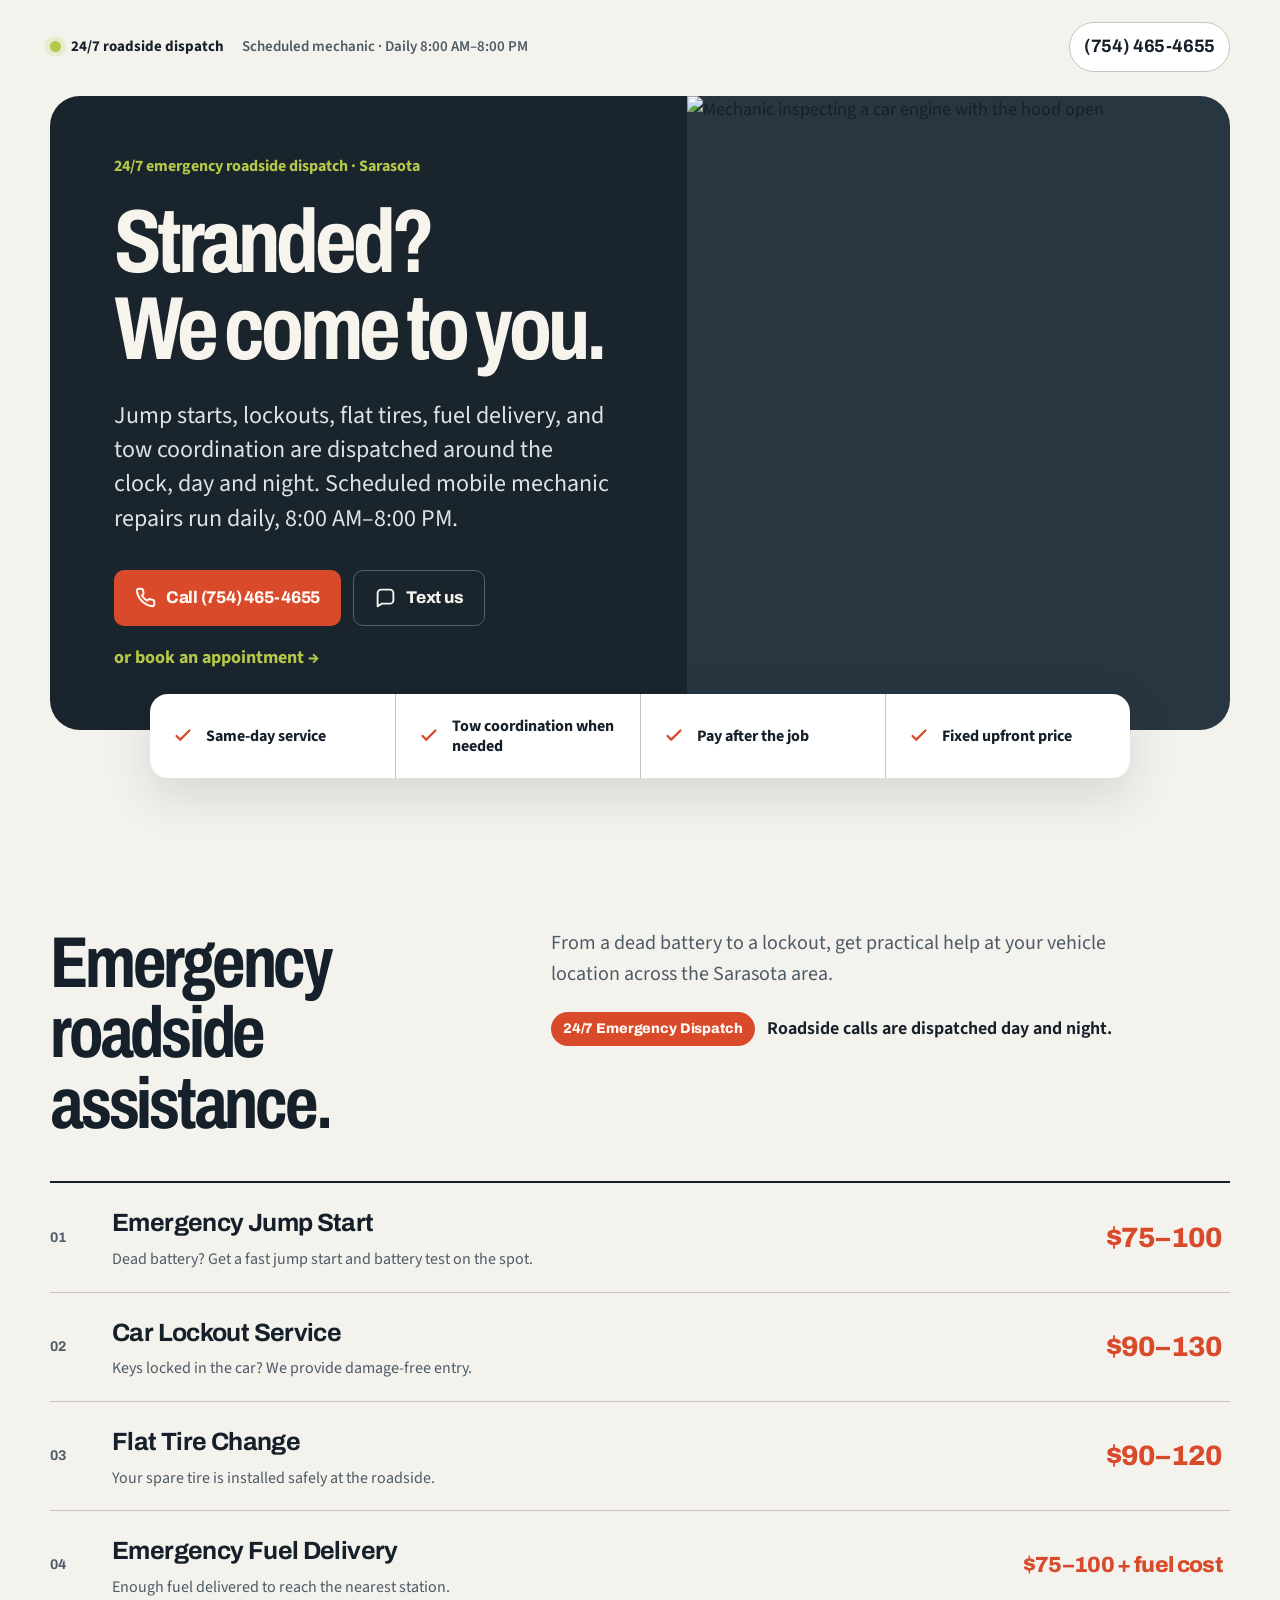
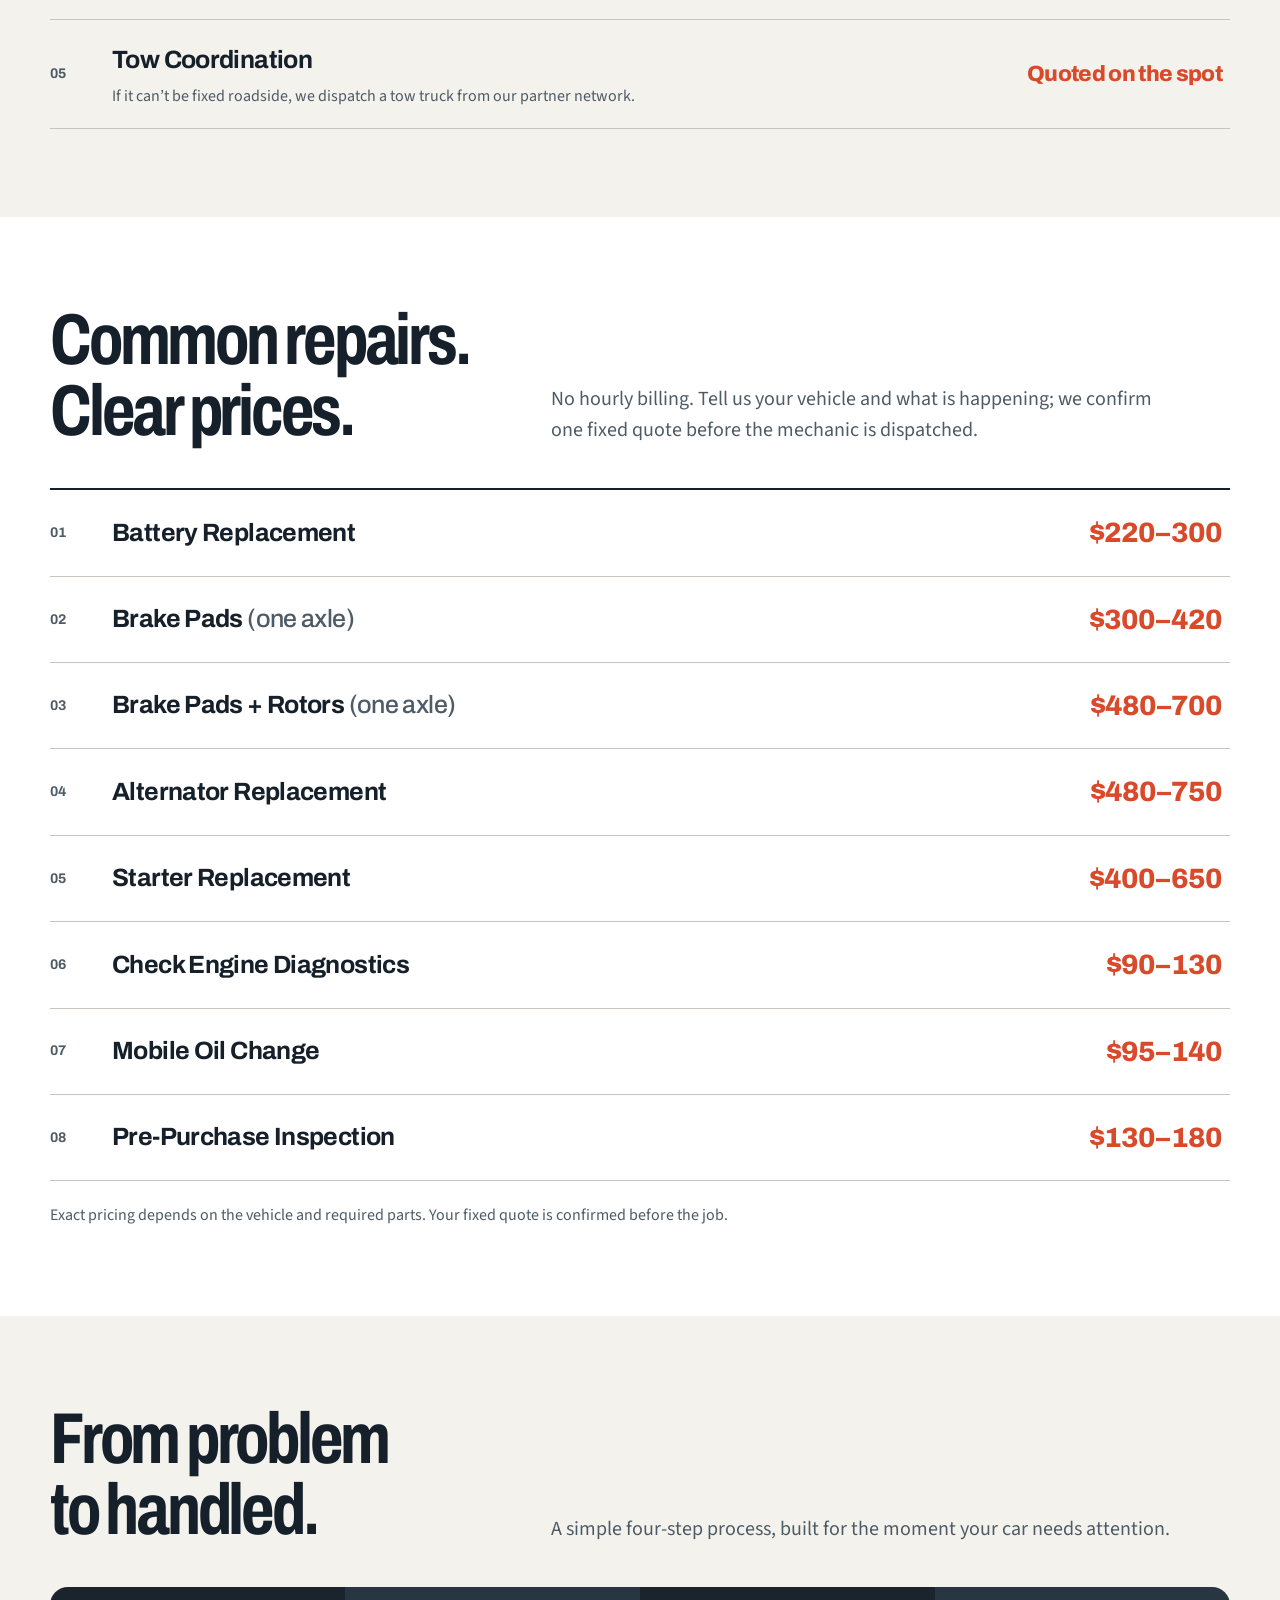
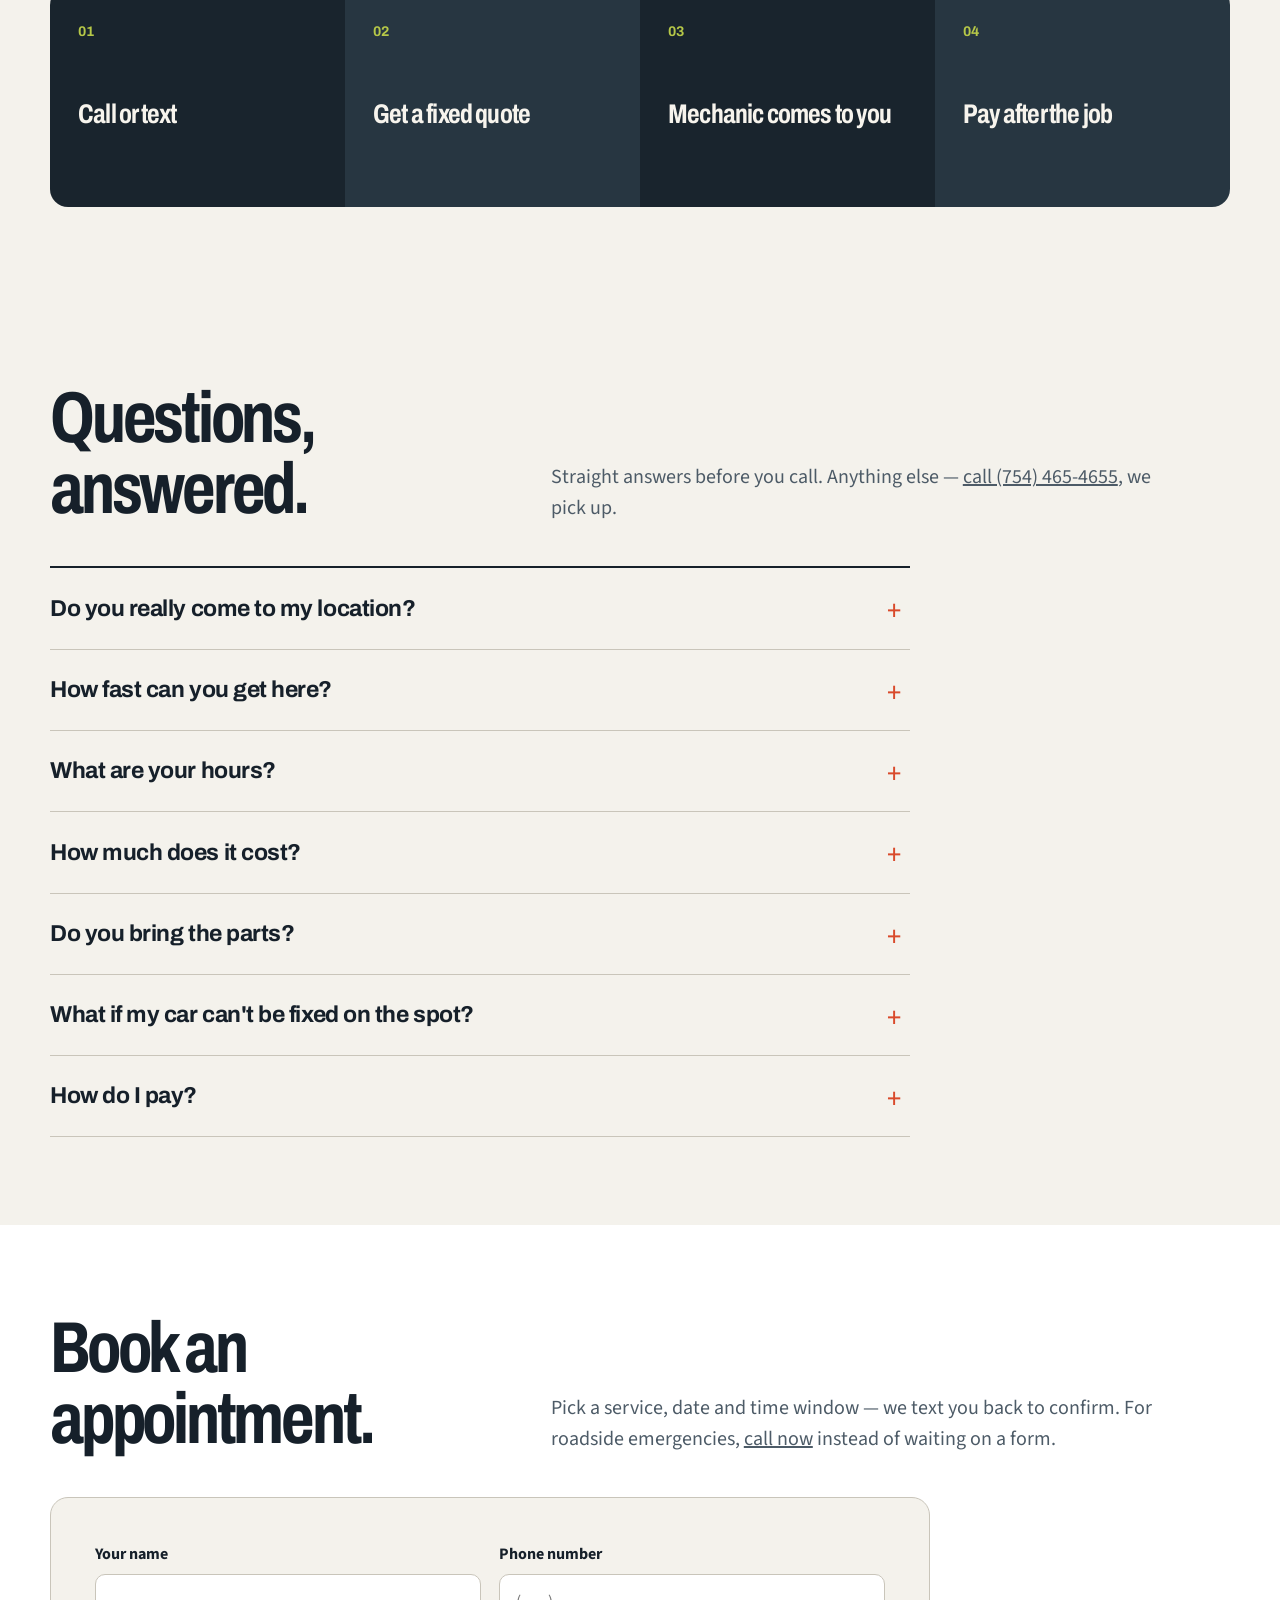
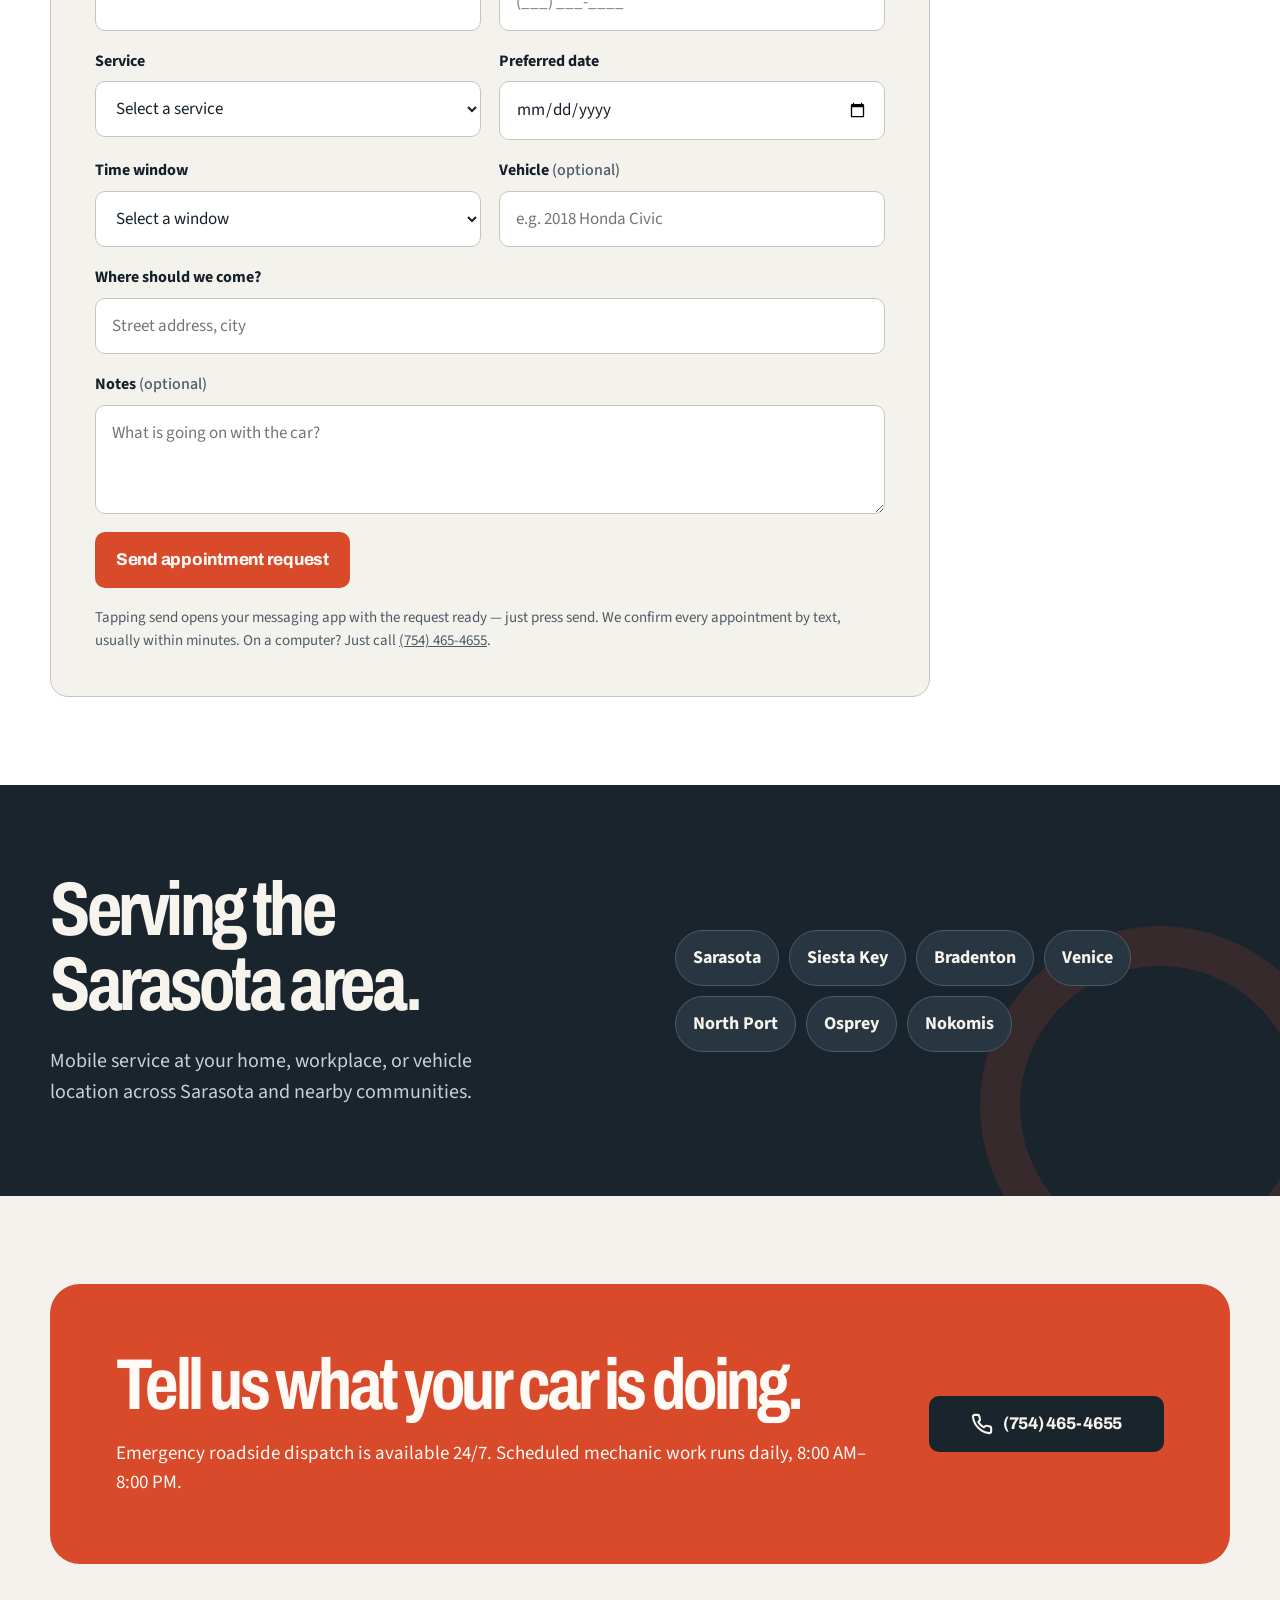
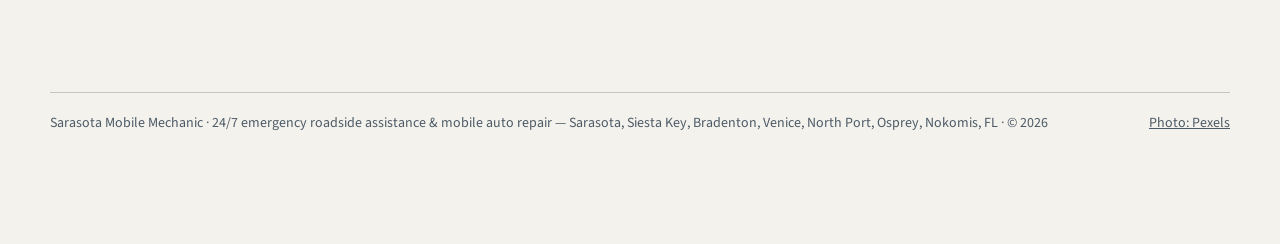
==== commit b477e413: "Quotability fixes: schema hours 08:00-20:00 (was 00:00-23:59), FAQ hours Q&A on index, FAQPage schem" ====
--- a/index.html
+++ b/index.html
@@ -38,8 +38,8 @@
     "openingHoursSpecification": {
       "@type": "OpeningHoursSpecification",
       "dayOfWeek": ["Monday","Tuesday","Wednesday","Thursday","Friday","Saturday","Sunday"],
-      "opens": "00:00",
-      "closes": "23:59"
+      "opens": "08:00",
+      "closes": "20:00"
     }
   }
   </script>
@@ -52,6 +52,8 @@
        "acceptedAnswer": {"@type": "Answer", "text": "Yes — home, office, or parking lot anywhere in the Sarasota area: Sarasota, Siesta Key, Bradenton, Venice, North Port, Osprey and Nokomis. You don't come to us."}},
       {"@type": "Question", "name": "How fast can you get here?",
        "acceptedAnswer": {"@type": "Answer", "text": "Emergency roadside assistance is dispatched 24/7 — call (754) 465-4655 for an immediate ETA. Scheduled mobile mechanic repairs run daily 8:00 AM–8:00 PM, most jobs completed same day."}},
+      {"@type": "Question", "name": "What are your hours?",
+       "acceptedAnswer": {"@type": "Answer", "text": "Scheduled mobile mechanic repairs run daily 8:00 AM–8:00 PM. Emergency roadside assistance — jump starts, car lockouts, flat tire changes and fuel delivery — is dispatched 24/7. Call (754) 465-4655."}},
       {"@type": "Question", "name": "How much does it cost?",
        "acceptedAnswer": {"@type": "Answer", "text": "You get a fixed upfront quote before we dispatch — no hourly billing, no surprises. Jump starts $75–100, car lockouts $90–130, flat tire changes $90–120, fuel delivery $75–100 plus fuel."}},
       {"@type": "Question", "name": "Do you bring the parts?",
@@ -137,6 +139,7 @@
       <div class="faq-list">
         <details class="faq-item"><summary>Do you really come to my location?</summary><p>Yes — that's the whole idea. Home, office, or parking lot anywhere in Sarasota, Siesta Key, Bradenton, Venice, North Port, Osprey and Nokomis. You don't come to us.</p></details>
         <details class="faq-item"><summary>How fast can you get here?</summary><p>Emergency roadside assistance is dispatched <strong>24/7</strong> — call for an immediate ETA. Scheduled mobile mechanic repairs run daily 8:00 AM–8:00 PM, and most jobs are completed same day.</p></details>
+        <details class="faq-item"><summary>What are your hours?</summary><p>Scheduled mobile mechanic repairs run daily 8:00 AM–8:00 PM. Emergency roadside assistance — jump starts, car lockouts, flat tire changes and fuel delivery — is dispatched <strong>24/7</strong>. Call (754) 465-4655.</p></details>
         <details class="faq-item"><summary>How much does it cost?</summary><p>A fixed upfront quote before we dispatch — no hourly billing, no surprises. Jump starts $75–100, car lockouts $90–130, flat tire changes $90–120, fuel delivery $75–100 plus fuel.</p></details>
         <details class="faq-item"><summary>Do you bring the parts?</summary><p>Yes. Quality parts and batteries are included in every fixed quote. No parts runs, no waiting.</p></details>
         <details class="faq-item"><summary>What if my car can't be fixed on the spot?</summary><p>We coordinate a tow truck from our partner network to get you and your vehicle where they need to go.</p></details>
